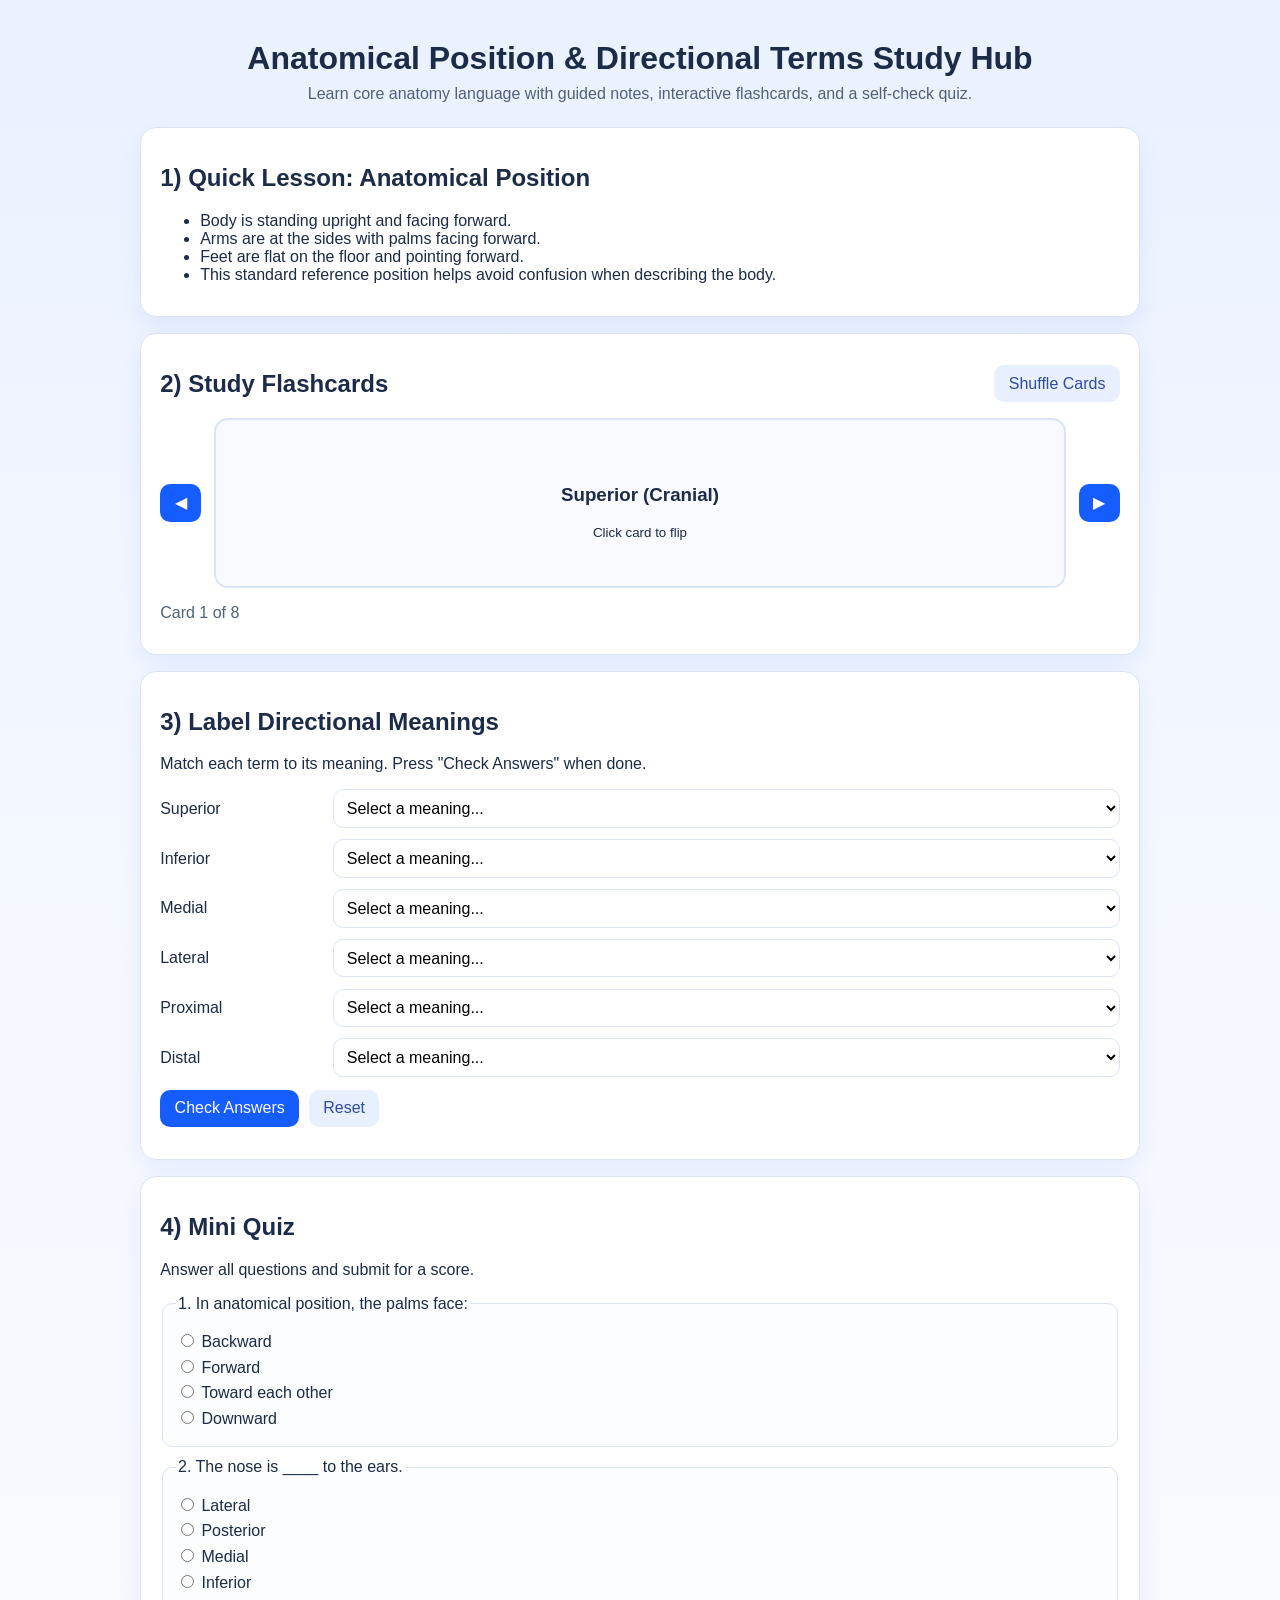
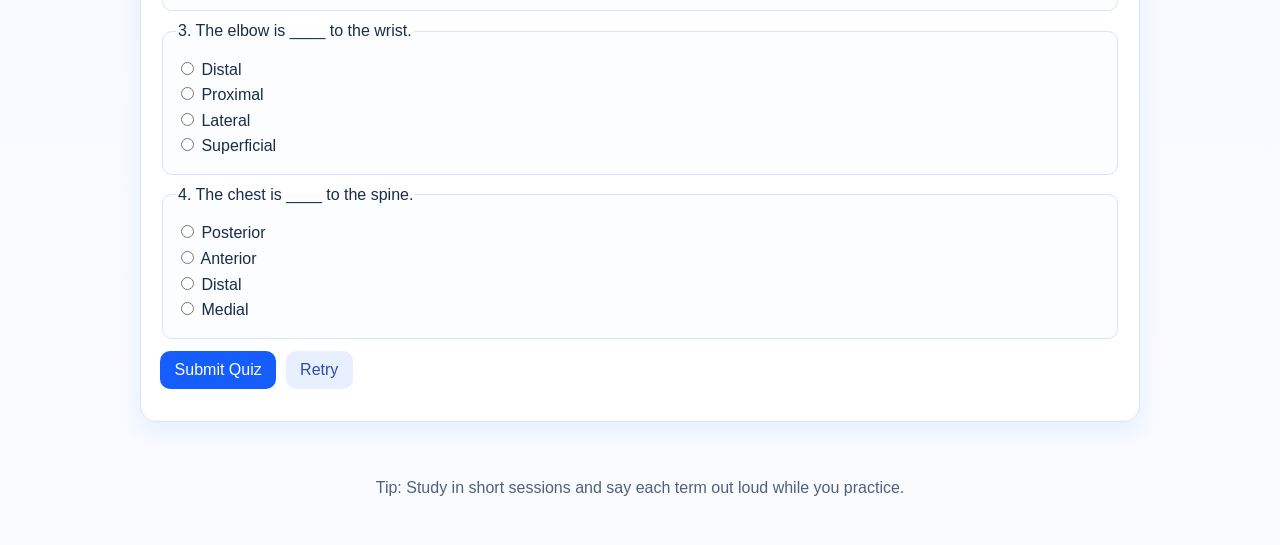
==== index.html @ 8ee2cf0c "Build interactive anatomical study platform" ====
<!DOCTYPE html>
<html lang="en">
  <head>
    <meta charset="UTF-8" />
    <meta name="viewport" content="width=device-width, initial-scale=1.0" />
    <title>Anatomical Position & Directional Terms Study Hub</title>
    <link rel="stylesheet" href="styles.css" />
  </head>
  <body>
    <header class="hero">
      <h1>Anatomical Position & Directional Terms Study Hub</h1>
      <p>
        Learn core anatomy language with guided notes, interactive flashcards,
        and a self-check quiz.
      </p>
    </header>

    <main>
      <section class="panel">
        <h2>1) Quick Lesson: Anatomical Position</h2>
        <ul>
          <li>Body is standing upright and facing forward.</li>
          <li>Arms are at the sides with palms facing forward.</li>
          <li>Feet are flat on the floor and pointing forward.</li>
          <li>
            This standard reference position helps avoid confusion when
            describing the body.
          </li>
        </ul>
      </section>

      <section class="panel">
        <div class="section-head">
          <h2>2) Study Flashcards</h2>
          <button id="shuffleBtn" class="secondary">Shuffle Cards</button>
        </div>
        <div class="flashcard-area">
          <button id="prevCard" aria-label="Previous card">◀</button>
          <article id="flashcard" class="flashcard" tabindex="0" role="button" aria-live="polite">
            <h3 id="cardFront">Term</h3>
            <p id="cardBack" class="hidden"></p>
            <small>Click card to flip</small>
          </article>
          <button id="nextCard" aria-label="Next card">▶</button>
        </div>
        <p id="cardIndex" class="muted"></p>
      </section>

      <section class="panel">
        <h2>3) Label Directional Meanings</h2>
        <p>Match each term to its meaning. Press "Check Answers" when done.</p>
        <div id="matchingGrid" class="matching-grid"></div>
        <div class="matching-actions">
          <button id="checkMatching">Check Answers</button>
          <button id="resetMatching" class="secondary">Reset</button>
        </div>
        <p id="matchingFeedback" class="muted"></p>
      </section>

      <section class="panel">
        <h2>4) Mini Quiz</h2>
        <p>Answer all questions and submit for a score.</p>
        <form id="quizForm"></form>
        <div class="quiz-actions">
          <button id="submitQuiz" type="button">Submit Quiz</button>
          <button id="retryQuiz" type="button" class="secondary">Retry</button>
        </div>
        <p id="quizResult" class="muted"></p>
      </section>
    </main>

    <footer>
      <p>Tip: Study in short sessions and say each term out loud while you practice.</p>
    </footer>

    <script src="script.js"></script>
  </body>
</html>
---- styles.css ----
:root {
  --bg: #f4f8ff;
  --card: #ffffff;
  --primary: #165dff;
  --primary-dark: #0b43c9;
  --text: #1b2b48;
  --muted: #51607a;
  --success: #0c9b55;
  --error: #c43030;
  --border: #dbe4f5;
}

* {
  box-sizing: border-box;
}

body {
  margin: 0;
  font-family: Inter, Segoe UI, Roboto, sans-serif;
  background: linear-gradient(180deg, #eaf1ff 0%, var(--bg) 40%, #f9fbff 100%);
  color: var(--text);
}

.hero {
  text-align: center;
  padding: 2.5rem 1rem 1.5rem;
}

.hero h1 {
  margin: 0 0 0.5rem;
}

.hero p {
  margin: 0 auto;
  max-width: 700px;
  color: var(--muted);
}

main {
  width: min(1000px, 92vw);
  margin: 0 auto 2rem;
  display: grid;
  gap: 1rem;
}

.panel {
  background: var(--card);
  border: 1px solid var(--border);
  border-radius: 16px;
  padding: 1rem 1.2rem;
  box-shadow: 0 10px 24px rgba(22, 93, 255, 0.08);
}

.section-head {
  display: flex;
  justify-content: space-between;
  align-items: center;
  gap: 0.75rem;
}

.flashcard-area {
  display: grid;
  grid-template-columns: auto 1fr auto;
  align-items: center;
  gap: 0.8rem;
}

.flashcard {
  background: #f8faff;
  border: 2px solid var(--border);
  border-radius: 14px;
  padding: 1.1rem;
  min-height: 170px;
  display: grid;
  place-content: center;
  text-align: center;
  cursor: pointer;
}

.flashcard:focus {
  outline: 3px solid #84a8ff;
}

.matching-grid {
  display: grid;
  gap: 0.7rem;
}

.matching-row {
  display: grid;
  grid-template-columns: 160px 1fr;
  gap: 0.8rem;
  align-items: center;
}

select,
button {
  font: inherit;
}

select {
  width: 100%;
  border-radius: 10px;
  border: 1px solid var(--border);
  padding: 0.55rem;
  background: #fff;
}

button {
  border: none;
  background: var(--primary);
  color: #fff;
  border-radius: 10px;
  padding: 0.6rem 0.9rem;
  cursor: pointer;
}

button:hover {
  background: var(--primary-dark);
}

button.secondary {
  background: #e8efff;
  color: #2d4ca2;
}

.quiz-question {
  padding: 0.8rem;
  border: 1px solid var(--border);
  border-radius: 10px;
  margin-bottom: 0.7rem;
  background: #fbfdff;
}

.quiz-options label {
  display: block;
  margin: 0.35rem 0;
}

.matching-actions,
.quiz-actions {
  display: flex;
  gap: 0.6rem;
  margin-top: 0.8rem;
}

.muted {
  color: var(--muted);
}

.correct {
  color: var(--success);
  font-weight: 600;
}

.incorrect {
  color: var(--error);
  font-weight: 600;
}

.hidden {
  display: none;
}

footer {
  text-align: center;
  color: var(--muted);
  padding: 0.6rem 1rem 2rem;
}

@media (max-width: 680px) {
  .matching-row {
    grid-template-columns: 1fr;
  }

  .flashcard-area {
    grid-template-columns: 1fr;
  }
}
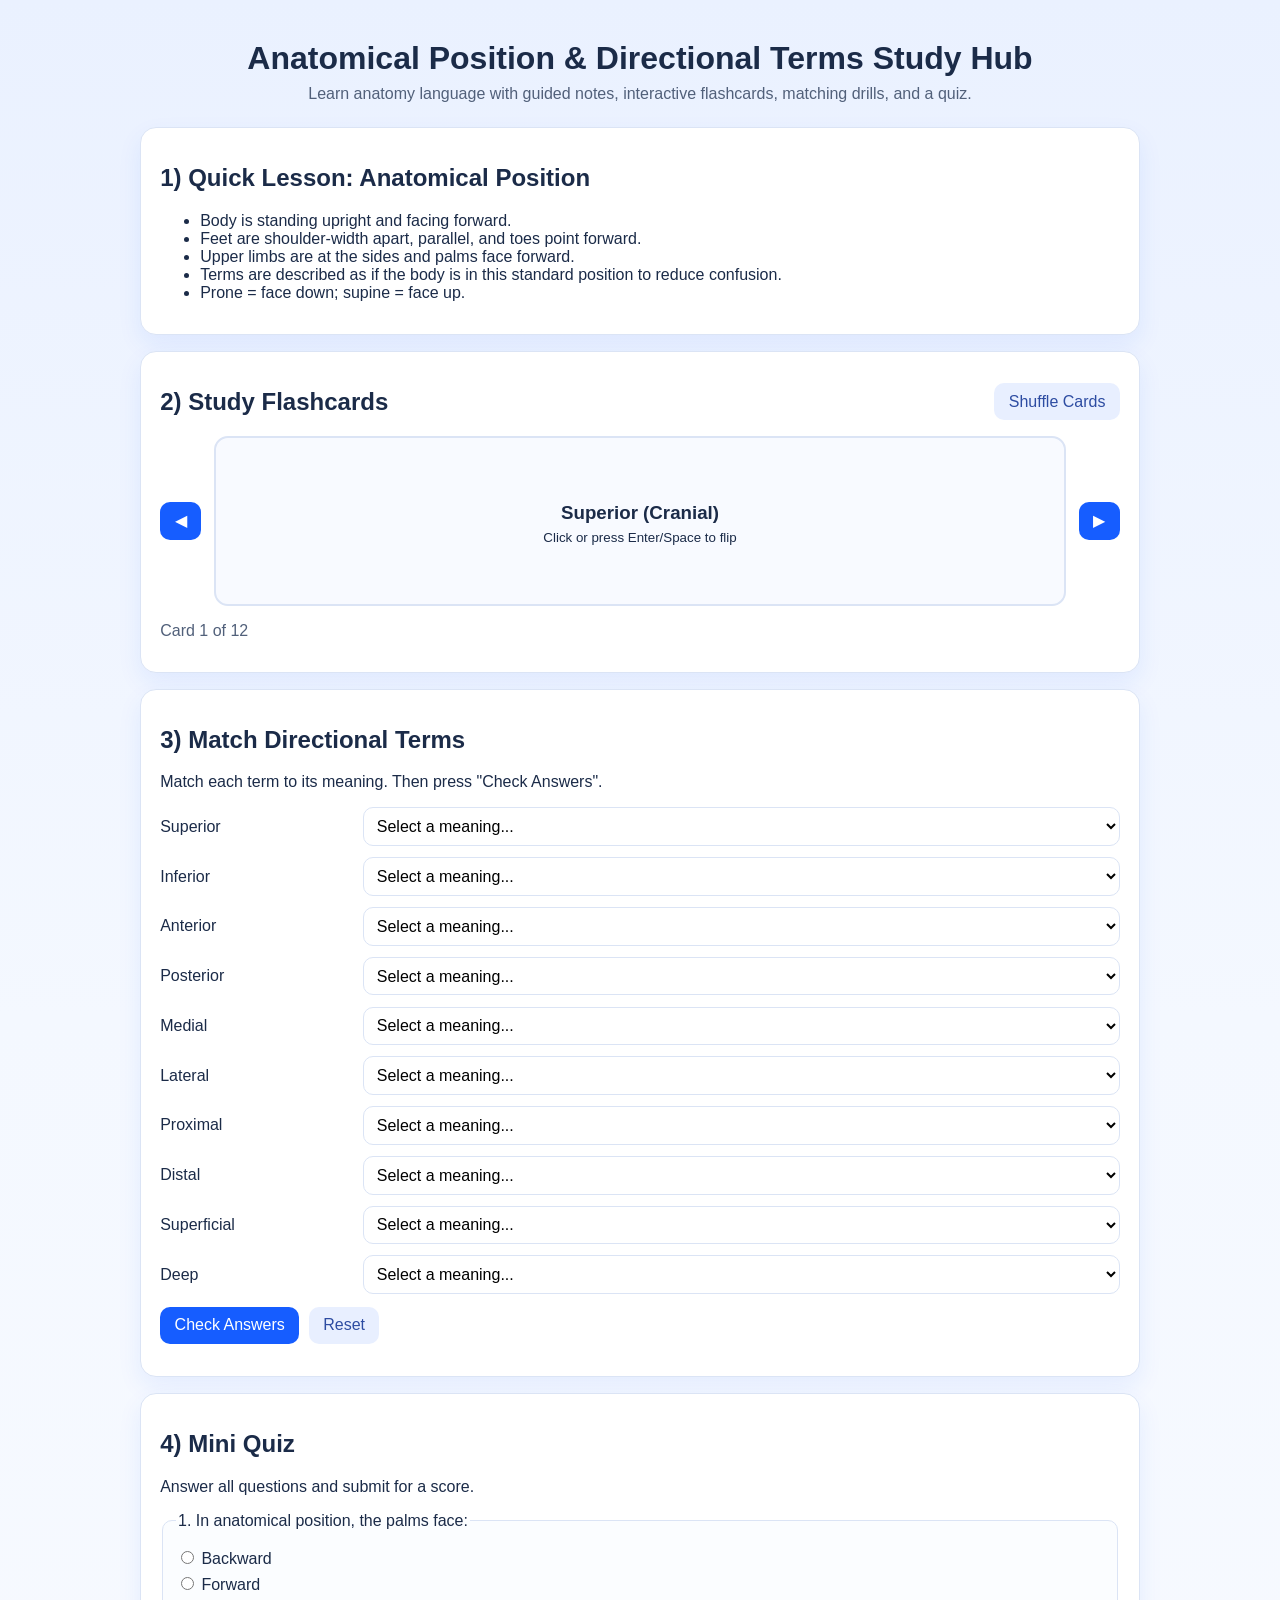
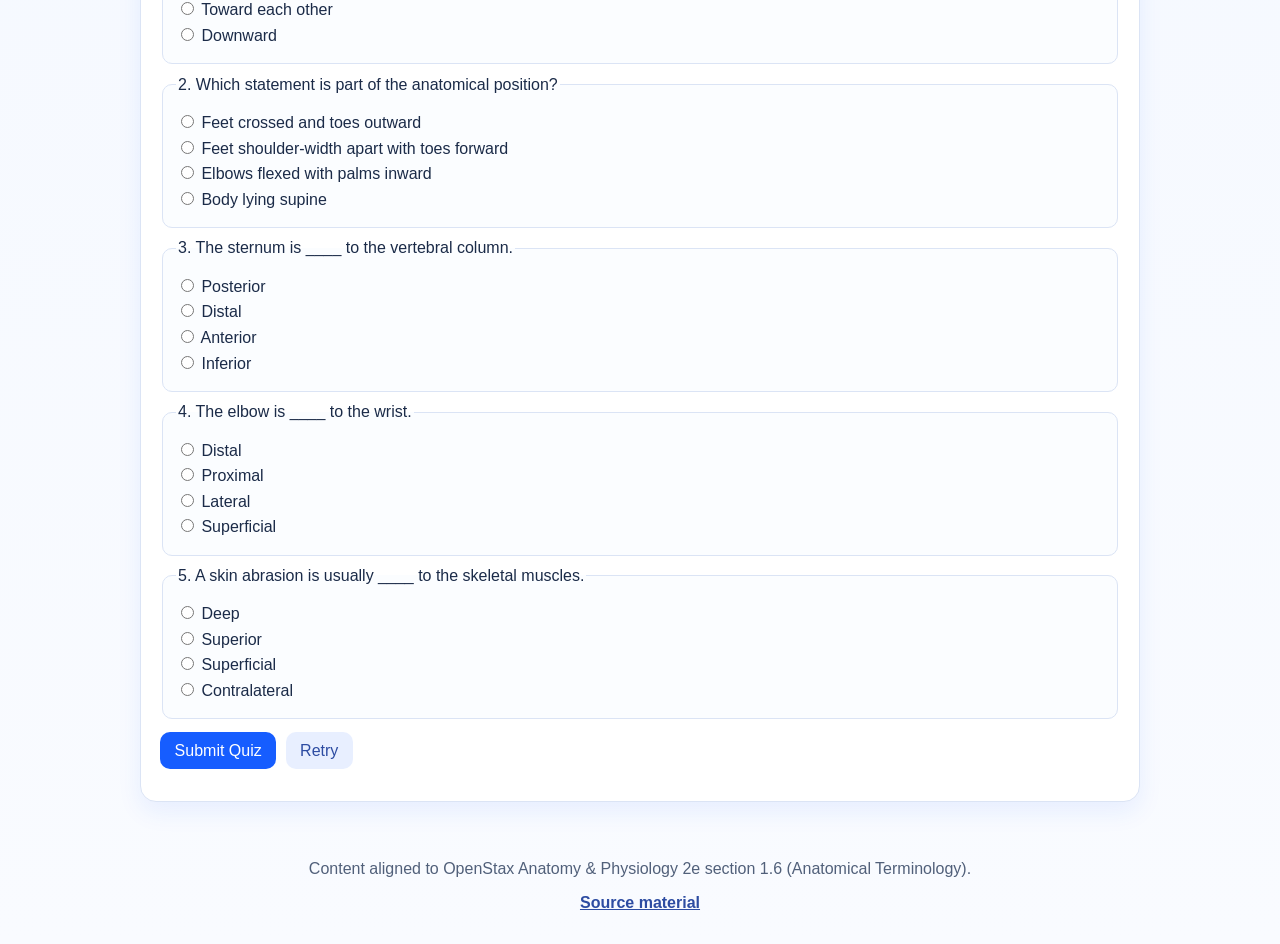
==== commit af4ab60f: "Debug anatomy platform and align terminology with OpenStax" ====
--- a/index.html
+++ b/index.html
@@ -10,8 +10,8 @@
     <header class="hero">
       <h1>Anatomical Position & Directional Terms Study Hub</h1>
       <p>
-        Learn core anatomy language with guided notes, interactive flashcards,
-        and a self-check quiz.
+        Learn anatomy language with guided notes, interactive flashcards,
+        matching drills, and a quiz.
       </p>
     </header>
 
@@ -20,12 +20,13 @@
         <h2>1) Quick Lesson: Anatomical Position</h2>
         <ul>
           <li>Body is standing upright and facing forward.</li>
-          <li>Arms are at the sides with palms facing forward.</li>
-          <li>Feet are flat on the floor and pointing forward.</li>
+          <li>Feet are shoulder-width apart, parallel, and toes point forward.</li>
+          <li>Upper limbs are at the sides and palms face forward.</li>
           <li>
-            This standard reference position helps avoid confusion when
-            describing the body.
+            Terms are described as if the body is in this standard position to
+            reduce confusion.
           </li>
+          <li>Prone = face down; supine = face up.</li>
         </ul>
       </section>
 
@@ -36,10 +37,16 @@
         </div>
         <div class="flashcard-area">
           <button id="prevCard" aria-label="Previous card">◀</button>
-          <article id="flashcard" class="flashcard" tabindex="0" role="button" aria-live="polite">
+          <article
+            id="flashcard"
+            class="flashcard"
+            tabindex="0"
+            role="button"
+            aria-live="polite"
+          >
             <h3 id="cardFront">Term</h3>
             <p id="cardBack" class="hidden"></p>
-            <small>Click card to flip</small>
+            <small id="cardHint">Click or press Enter/Space to flip</small>
           </article>
           <button id="nextCard" aria-label="Next card">▶</button>
         </div>
@@ -47,8 +54,8 @@
       </section>
 
       <section class="panel">
-        <h2>3) Label Directional Meanings</h2>
-        <p>Match each term to its meaning. Press "Check Answers" when done.</p>
+        <h2>3) Match Directional Terms</h2>
+        <p>Match each term to its meaning. Then press "Check Answers".</p>
         <div id="matchingGrid" class="matching-grid"></div>
         <div class="matching-actions">
           <button id="checkMatching">Check Answers</button>
@@ -70,7 +77,11 @@
     </main>
 
     <footer>
-      <p>Tip: Study in short sessions and say each term out loud while you practice.</p>
+      <p>
+        Content aligned to OpenStax Anatomy & Physiology 2e section 1.6
+        (Anatomical Terminology).
+      </p>
+      <a href="https://openstax.org/books/anatomy-and-physiology-2e/pages/1-6-anatomical-terminology" target="_blank" rel="noreferrer noopener">Source material</a>
     </footer>
 
     <script src="script.js"></script>
--- a/styles.css
+++ b/styles.css
@@ -81,6 +81,11 @@
   outline: 3px solid #84a8ff;
 }
 
+.flashcard h3,
+.flashcard p {
+  margin: 0.35rem 0;
+}
+
 .matching-grid {
   display: grid;
   gap: 0.7rem;
@@ -88,7 +93,7 @@
 
 .matching-row {
   display: grid;
-  grid-template-columns: 160px 1fr;
+  grid-template-columns: 190px 1fr;
   gap: 0.8rem;
   align-items: center;
 }
@@ -168,6 +173,11 @@
   padding: 0.6rem 1rem 2rem;
 }
 
+footer a {
+  color: #2d4ca2;
+  font-weight: 600;
+}
+
 @media (max-width: 680px) {
   .matching-row {
     grid-template-columns: 1fr;
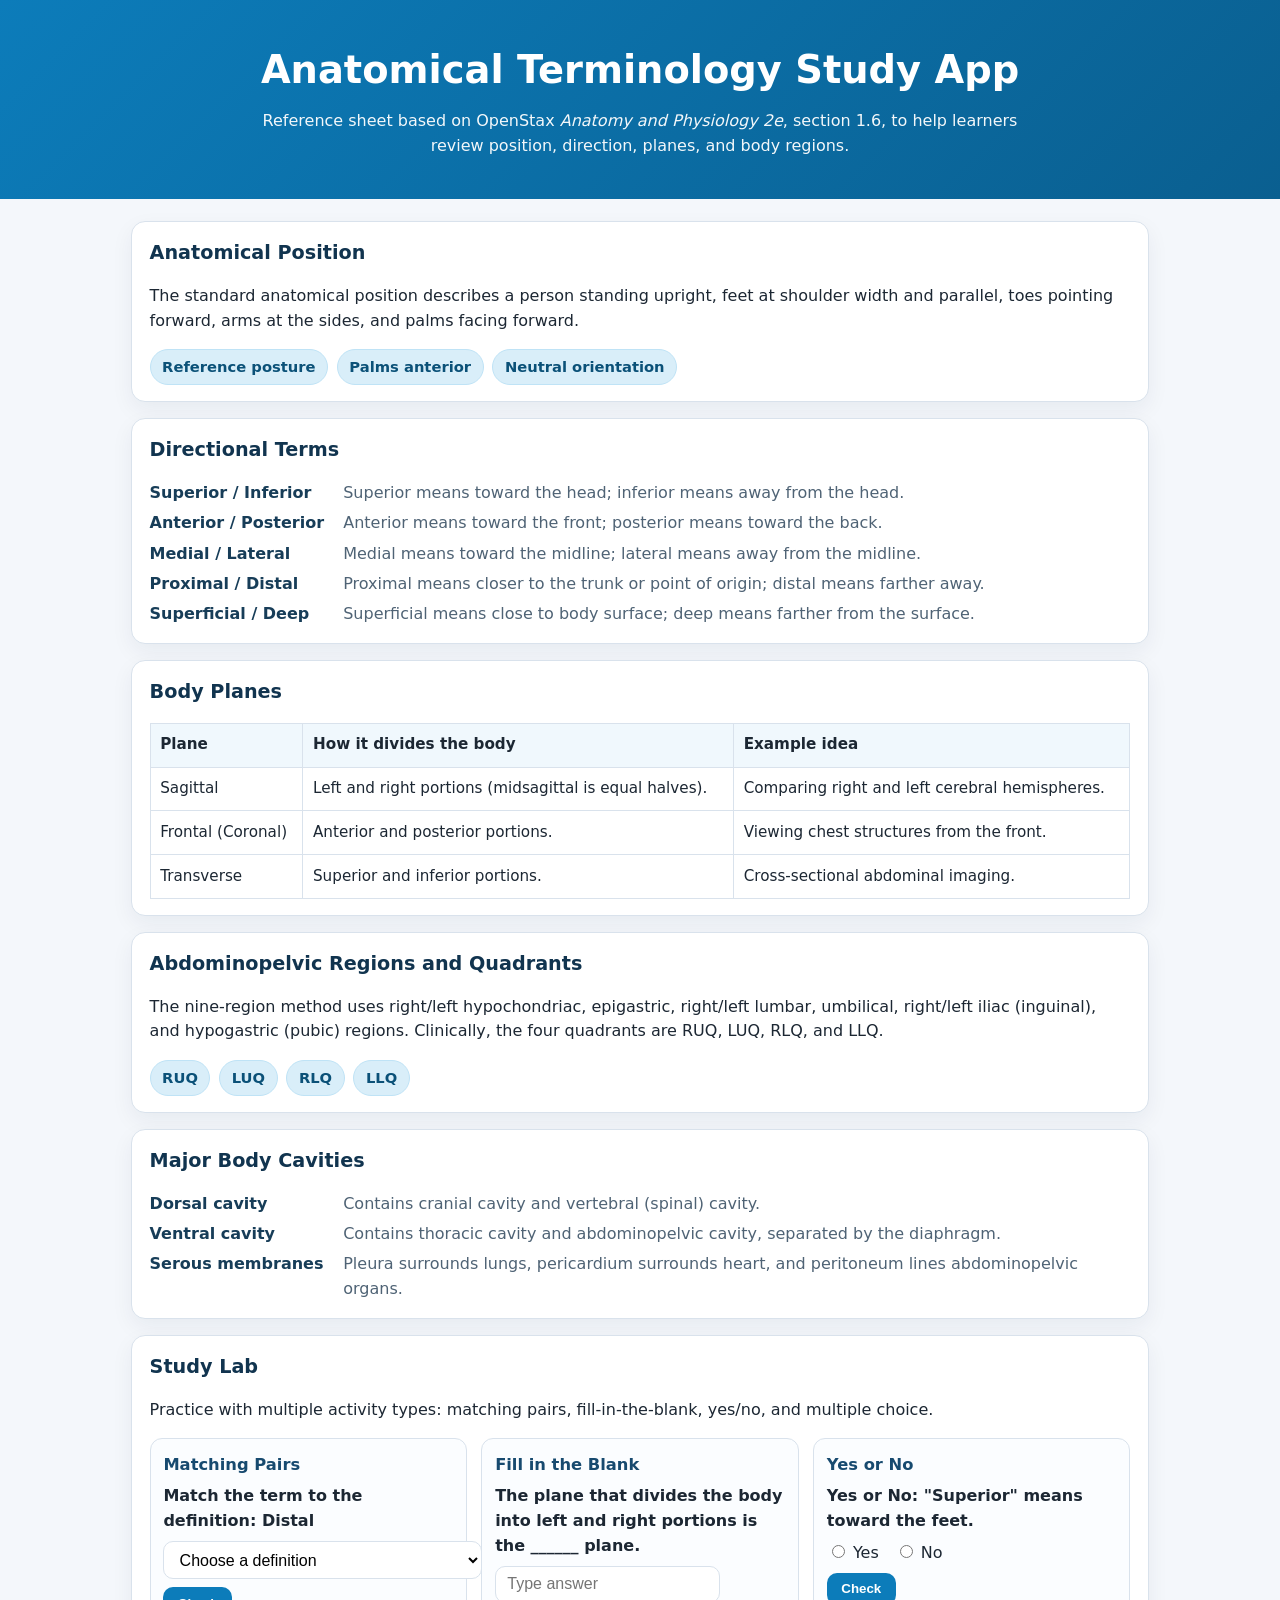
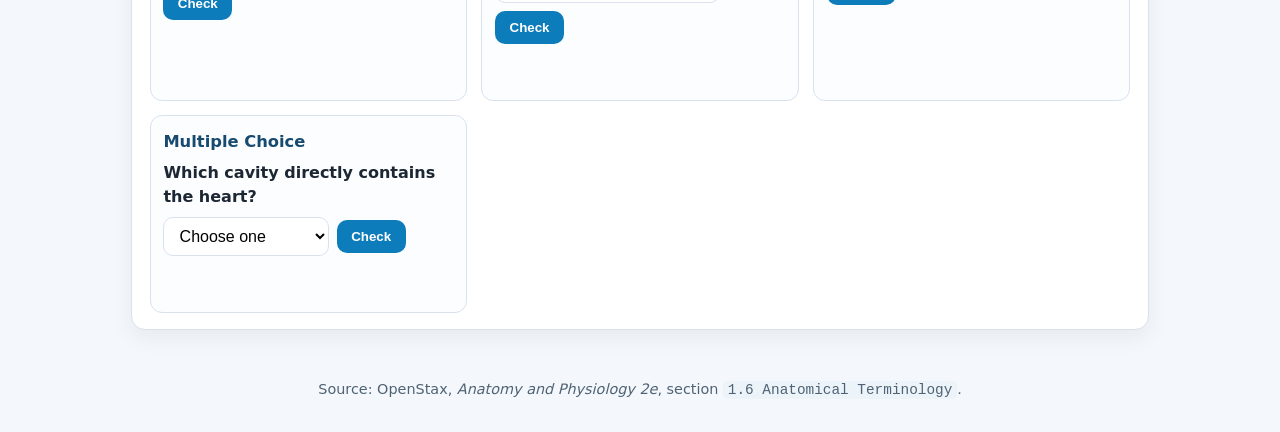
==== commit 9cd4cc9a: "Add multi-format study activities to anatomy app" ====
--- a/index.html
+++ b/index.html
@@ -1,89 +1,407 @@
-<!DOCTYPE html>
+<!doctype html>
 <html lang="en">
-  <head>
-    <meta charset="UTF-8" />
-    <meta name="viewport" content="width=device-width, initial-scale=1.0" />
-    <title>Anatomical Position & Directional Terms Study Hub</title>
-    <link rel="stylesheet" href="styles.css" />
-  </head>
-  <body>
-    <header class="hero">
-      <h1>Anatomical Position & Directional Terms Study Hub</h1>
-      <p>
-        Learn anatomy language with guided notes, interactive flashcards,
-        matching drills, and a quiz.
-      </p>
-    </header>
-
-    <main>
-      <section class="panel">
-        <h2>1) Quick Lesson: Anatomical Position</h2>
-        <ul>
-          <li>Body is standing upright and facing forward.</li>
-          <li>Feet are shoulder-width apart, parallel, and toes point forward.</li>
-          <li>Upper limbs are at the sides and palms face forward.</li>
-          <li>
-            Terms are described as if the body is in this standard position to
-            reduce confusion.
-          </li>
-          <li>Prone = face down; supine = face up.</li>
-        </ul>
-      </section>
-
-      <section class="panel">
-        <div class="section-head">
-          <h2>2) Study Flashcards</h2>
-          <button id="shuffleBtn" class="secondary">Shuffle Cards</button>
-        </div>
-        <div class="flashcard-area">
-          <button id="prevCard" aria-label="Previous card">◀</button>
-          <article
-            id="flashcard"
-            class="flashcard"
-            tabindex="0"
-            role="button"
-            aria-live="polite"
-          >
-            <h3 id="cardFront">Term</h3>
-            <p id="cardBack" class="hidden"></p>
-            <small id="cardHint">Click or press Enter/Space to flip</small>
-          </article>
-          <button id="nextCard" aria-label="Next card">▶</button>
-        </div>
-        <p id="cardIndex" class="muted"></p>
-      </section>
-
-      <section class="panel">
-        <h2>3) Match Directional Terms</h2>
-        <p>Match each term to its meaning. Then press "Check Answers".</p>
-        <div id="matchingGrid" class="matching-grid"></div>
-        <div class="matching-actions">
-          <button id="checkMatching">Check Answers</button>
-          <button id="resetMatching" class="secondary">Reset</button>
-        </div>
-        <p id="matchingFeedback" class="muted"></p>
-      </section>
-
-      <section class="panel">
-        <h2>4) Mini Quiz</h2>
-        <p>Answer all questions and submit for a score.</p>
-        <form id="quizForm"></form>
-        <div class="quiz-actions">
-          <button id="submitQuiz" type="button">Submit Quiz</button>
-          <button id="retryQuiz" type="button" class="secondary">Retry</button>
-        </div>
-        <p id="quizResult" class="muted"></p>
-      </section>
-    </main>
-
-    <footer>
-      <p>
-        Content aligned to OpenStax Anatomy & Physiology 2e section 1.6
-        (Anatomical Terminology).
-      </p>
-      <a href="https://openstax.org/books/anatomy-and-physiology-2e/pages/1-6-anatomical-terminology" target="_blank" rel="noreferrer noopener">Source material</a>
-    </footer>
-
-    <script src="script.js"></script>
-  </body>
+<head>
+  <meta charset="UTF-8" />
+  <meta name="viewport" content="width=device-width, initial-scale=1.0" />
+  <title>Anatomical Terminology Study App</title>
+  <style>
+    :root {
+      color-scheme: light;
+      --bg: #f4f7fb;
+      --card: #ffffff;
+      --ink: #1c2733;
+      --muted: #4f6375;
+      --accent: #0c7cba;
+      --accent-soft: #d9eef9;
+      --border: #d9e2ec;
+      --ok: #0f7f49;
+      --warn: #a35c00;
+      --bad: #9f1f1f;
+    }
+
+    * { box-sizing: border-box; }
+
+    body {
+      margin: 0;
+      font-family: Inter, system-ui, -apple-system, Segoe UI, Roboto, Arial, sans-serif;
+      background: var(--bg);
+      color: var(--ink);
+      line-height: 1.55;
+    }
+
+    header {
+      background: linear-gradient(135deg, #0c7cba, #0a5f90);
+      color: white;
+      padding: 2.5rem 1rem;
+      text-align: center;
+    }
+
+    header h1 { margin: 0; font-size: clamp(1.6rem, 3vw, 2.4rem); }
+    header p { margin: .6rem auto 0; max-width: 800px; opacity: 0.95; }
+
+    main {
+      max-width: 1050px;
+      margin: 1.4rem auto 3rem;
+      padding: 0 1rem;
+      display: grid;
+      gap: 1rem;
+    }
+
+    .card {
+      background: var(--card);
+      border: 1px solid var(--border);
+      border-radius: 14px;
+      padding: 1rem 1.1rem;
+      box-shadow: 0 8px 22px rgba(13, 40, 64, 0.06);
+    }
+
+    h2 {
+      margin-top: 0;
+      font-size: 1.2rem;
+      color: #11344f;
+    }
+
+    .chips {
+      display: flex;
+      flex-wrap: wrap;
+      gap: .55rem;
+      padding: 0;
+      margin: .75rem 0 0;
+      list-style: none;
+    }
+
+    .chips li {
+      background: var(--accent-soft);
+      border: 1px solid #bfe3f6;
+      border-radius: 999px;
+      padding: .34rem .72rem;
+      font-weight: 600;
+      font-size: .92rem;
+      color: #0b5178;
+    }
+
+    dl {
+      margin: .65rem 0 0;
+      display: grid;
+      grid-template-columns: 180px 1fr;
+      gap: .35rem .85rem;
+    }
+
+    dt { font-weight: 700; color: #173d58; }
+    dd { margin: 0; color: var(--muted); }
+
+    @media (max-width: 680px) {
+      dl { grid-template-columns: 1fr; }
+    }
+
+    .table-wrap { overflow-x: auto; }
+
+    table {
+      width: 100%;
+      border-collapse: collapse;
+      font-size: .95rem;
+    }
+
+    th, td {
+      border: 1px solid var(--border);
+      padding: .6rem;
+      text-align: left;
+      vertical-align: top;
+    }
+
+    th { background: #f0f8fd; }
+
+    input, select {
+      border: 1px solid var(--border);
+      border-radius: 10px;
+      padding: .55rem .7rem;
+      font-size: 1rem;
+      background: #fff;
+    }
+
+    button {
+      background: var(--accent);
+      color: white;
+      border: none;
+      border-radius: 10px;
+      padding: .55rem .9rem;
+      font-weight: 700;
+      cursor: pointer;
+    }
+
+    .study-grid {
+      display: grid;
+      grid-template-columns: repeat(auto-fit, minmax(260px, 1fr));
+      gap: .9rem;
+    }
+
+    .study-activity {
+      border: 1px solid var(--border);
+      border-radius: 12px;
+      padding: .8rem;
+      background: #fbfdff;
+    }
+
+    .study-activity h3 {
+      margin: 0 0 .4rem;
+      font-size: 1.02rem;
+      color: #174a6f;
+    }
+
+    .prompt { margin: .35rem 0; font-weight: 600; }
+
+    .row {
+      display: flex;
+      gap: .5rem;
+      align-items: center;
+      flex-wrap: wrap;
+      margin-top: .45rem;
+    }
+
+    .feedback {
+      margin-top: .5rem;
+      font-weight: 700;
+      min-height: 1.2rem;
+    }
+
+    .ok { color: var(--ok); }
+    .warn { color: var(--warn); }
+    .bad { color: var(--bad); }
+
+    .inline-options {
+      display: flex;
+      gap: 1rem;
+      margin-top: .45rem;
+      flex-wrap: wrap;
+    }
+
+    footer {
+      text-align: center;
+      color: var(--muted);
+      font-size: .9rem;
+      margin: 0 1rem 2rem;
+    }
+
+    code { background: #ecf3f9; padding: .05rem .3rem; border-radius: 5px; }
+  </style>
+</head>
+<body>
+  <header>
+    <h1>Anatomical Terminology Study App</h1>
+    <p>Reference sheet based on OpenStax <em>Anatomy and Physiology 2e</em>, section 1.6, to help learners review position, direction, planes, and body regions.</p>
+  </header>
+
+  <main>
+    <section class="card">
+      <h2>Anatomical Position</h2>
+      <p>The standard anatomical position describes a person standing upright, feet at shoulder width and parallel, toes pointing forward, arms at the sides, and palms facing forward.</p>
+      <ul class="chips">
+        <li>Reference posture</li>
+        <li>Palms anterior</li>
+        <li>Neutral orientation</li>
+      </ul>
+    </section>
+
+    <section class="card">
+      <h2>Directional Terms</h2>
+      <dl>
+        <dt>Superior / Inferior</dt>
+        <dd>Superior means toward the head; inferior means away from the head.</dd>
+
+        <dt>Anterior / Posterior</dt>
+        <dd>Anterior means toward the front; posterior means toward the back.</dd>
+
+        <dt>Medial / Lateral</dt>
+        <dd>Medial means toward the midline; lateral means away from the midline.</dd>
+
+        <dt>Proximal / Distal</dt>
+        <dd>Proximal means closer to the trunk or point of origin; distal means farther away.</dd>
+
+        <dt>Superficial / Deep</dt>
+        <dd>Superficial means close to body surface; deep means farther from the surface.</dd>
+      </dl>
+    </section>
+
+    <section class="card">
+      <h2>Body Planes</h2>
+      <div class="table-wrap">
+        <table aria-label="Body planes overview">
+          <thead>
+            <tr>
+              <th>Plane</th>
+              <th>How it divides the body</th>
+              <th>Example idea</th>
+            </tr>
+          </thead>
+          <tbody>
+            <tr>
+              <td>Sagittal</td>
+              <td>Left and right portions (midsagittal is equal halves).</td>
+              <td>Comparing right and left cerebral hemispheres.</td>
+            </tr>
+            <tr>
+              <td>Frontal (Coronal)</td>
+              <td>Anterior and posterior portions.</td>
+              <td>Viewing chest structures from the front.</td>
+            </tr>
+            <tr>
+              <td>Transverse</td>
+              <td>Superior and inferior portions.</td>
+              <td>Cross-sectional abdominal imaging.</td>
+            </tr>
+          </tbody>
+        </table>
+      </div>
+    </section>
+
+    <section class="card">
+      <h2>Abdominopelvic Regions and Quadrants</h2>
+      <p>The nine-region method uses right/left hypochondriac, epigastric, right/left lumbar, umbilical, right/left iliac (inguinal), and hypogastric (pubic) regions. Clinically, the four quadrants are RUQ, LUQ, RLQ, and LLQ.</p>
+      <ul class="chips">
+        <li>RUQ</li>
+        <li>LUQ</li>
+        <li>RLQ</li>
+        <li>LLQ</li>
+      </ul>
+    </section>
+
+    <section class="card">
+      <h2>Major Body Cavities</h2>
+      <dl>
+        <dt>Dorsal cavity</dt>
+        <dd>Contains cranial cavity and vertebral (spinal) cavity.</dd>
+
+        <dt>Ventral cavity</dt>
+        <dd>Contains thoracic cavity and abdominopelvic cavity, separated by the diaphragm.</dd>
+
+        <dt>Serous membranes</dt>
+        <dd>Pleura surrounds lungs, pericardium surrounds heart, and peritoneum lines abdominopelvic organs.</dd>
+      </dl>
+    </section>
+
+    <section class="card">
+      <h2>Study Lab</h2>
+      <p>Practice with multiple activity types: matching pairs, fill-in-the-blank, yes/no, and multiple choice.</p>
+
+      <div class="study-grid">
+        <article class="study-activity">
+          <h3>Matching Pairs</h3>
+          <p class="prompt">Match the term to the definition: <strong>Distal</strong></p>
+          <div class="row">
+            <select id="match-select" aria-label="Match distal definition">
+              <option value="">Choose a definition</option>
+              <option value="near">Closer to the trunk or point of origin</option>
+              <option value="farther">Farther from the trunk or point of origin</option>
+              <option value="front">Toward the front of the body</option>
+            </select>
+            <button id="match-check" type="button">Check</button>
+          </div>
+          <p id="match-feedback" class="feedback" role="status" aria-live="polite"></p>
+        </article>
+
+        <article class="study-activity">
+          <h3>Fill in the Blank</h3>
+          <p class="prompt">The plane that divides the body into left and right portions is the ______ plane.</p>
+          <div class="row">
+            <input id="blank-input" type="text" autocomplete="off" placeholder="Type answer" />
+            <button id="blank-check" type="button">Check</button>
+          </div>
+          <p id="blank-feedback" class="feedback" role="status" aria-live="polite"></p>
+        </article>
+
+        <article class="study-activity">
+          <h3>Yes or No</h3>
+          <p class="prompt">Yes or No: "Superior" means toward the feet.</p>
+          <div class="inline-options" aria-label="yes or no answers">
+            <label><input type="radio" name="yesno" value="yes" /> Yes</label>
+            <label><input type="radio" name="yesno" value="no" /> No</label>
+          </div>
+          <div class="row">
+            <button id="yesno-check" type="button">Check</button>
+          </div>
+          <p id="yesno-feedback" class="feedback" role="status" aria-live="polite"></p>
+        </article>
+
+        <article class="study-activity">
+          <h3>Multiple Choice</h3>
+          <p class="prompt">Which cavity directly contains the heart?</p>
+          <div class="row">
+            <select id="mcq-select" aria-label="heart cavity multiple choice">
+              <option value="">Choose one</option>
+              <option value="pleural">Pleural cavity</option>
+              <option value="pericardial">Pericardial cavity</option>
+              <option value="vertebral">Vertebral cavity</option>
+            </select>
+            <button id="mcq-check" type="button">Check</button>
+          </div>
+          <p id="mcq-feedback" class="feedback" role="status" aria-live="polite"></p>
+        </article>
+      </div>
+    </section>
+  </main>
+
+  <footer>
+    Source: OpenStax, <em>Anatomy and Physiology 2e</em>, section <code>1.6 Anatomical Terminology</code>.
+  </footer>
+
+  <script>
+    function setFeedback(el, message, tone) {
+      el.textContent = message;
+      el.classList.remove('ok', 'warn', 'bad');
+      el.classList.add(tone);
+    }
+
+    document.getElementById('match-check').addEventListener('click', () => {
+      const value = document.getElementById('match-select').value;
+      const feedback = document.getElementById('match-feedback');
+
+      if (!value) {
+        setFeedback(feedback, 'Pick a definition before checking.', 'warn');
+      } else if (value === 'farther') {
+        setFeedback(feedback, 'Correct: distal means farther from the trunk or origin.', 'ok');
+      } else {
+        setFeedback(feedback, 'Not quite. Distal means farther from the trunk or point of origin.', 'bad');
+      }
+    });
+
+    document.getElementById('blank-check').addEventListener('click', () => {
+      const response = document.getElementById('blank-input').value.trim().toLowerCase();
+      const feedback = document.getElementById('blank-feedback');
+
+      if (!response) {
+        setFeedback(feedback, 'Enter a term first.', 'warn');
+      } else if (response === 'sagittal' || response === 'midsagittal') {
+        setFeedback(feedback, 'Correct: sagittal (or midsagittal for equal halves).', 'ok');
+      } else {
+        setFeedback(feedback, 'Try again. The expected answer is sagittal.', 'bad');
+      }
+    });
+
+    document.getElementById('yesno-check').addEventListener('click', () => {
+      const selected = document.querySelector('input[name="yesno"]:checked');
+      const feedback = document.getElementById('yesno-feedback');
+
+      if (!selected) {
+        setFeedback(feedback, 'Please choose Yes or No.', 'warn');
+      } else if (selected.value === 'no') {
+        setFeedback(feedback, 'Correct: superior means toward the head, not the feet.', 'ok');
+      } else {
+        setFeedback(feedback, 'Incorrect. Superior means toward the head.', 'bad');
+      }
+    });
+
+    document.getElementById('mcq-check').addEventListener('click', () => {
+      const value = document.getElementById('mcq-select').value;
+      const feedback = document.getElementById('mcq-feedback');
+
+      if (!value) {
+        setFeedback(feedback, 'Select an answer first.', 'warn');
+      } else if (value === 'pericardial') {
+        setFeedback(feedback, 'Correct: the heart is enclosed by the pericardial cavity.', 'ok');
+      } else {
+        setFeedback(feedback, 'Not correct. The heart lies in the pericardial cavity.', 'bad');
+      }
+    });
+  </script>
+</body>
 </html>
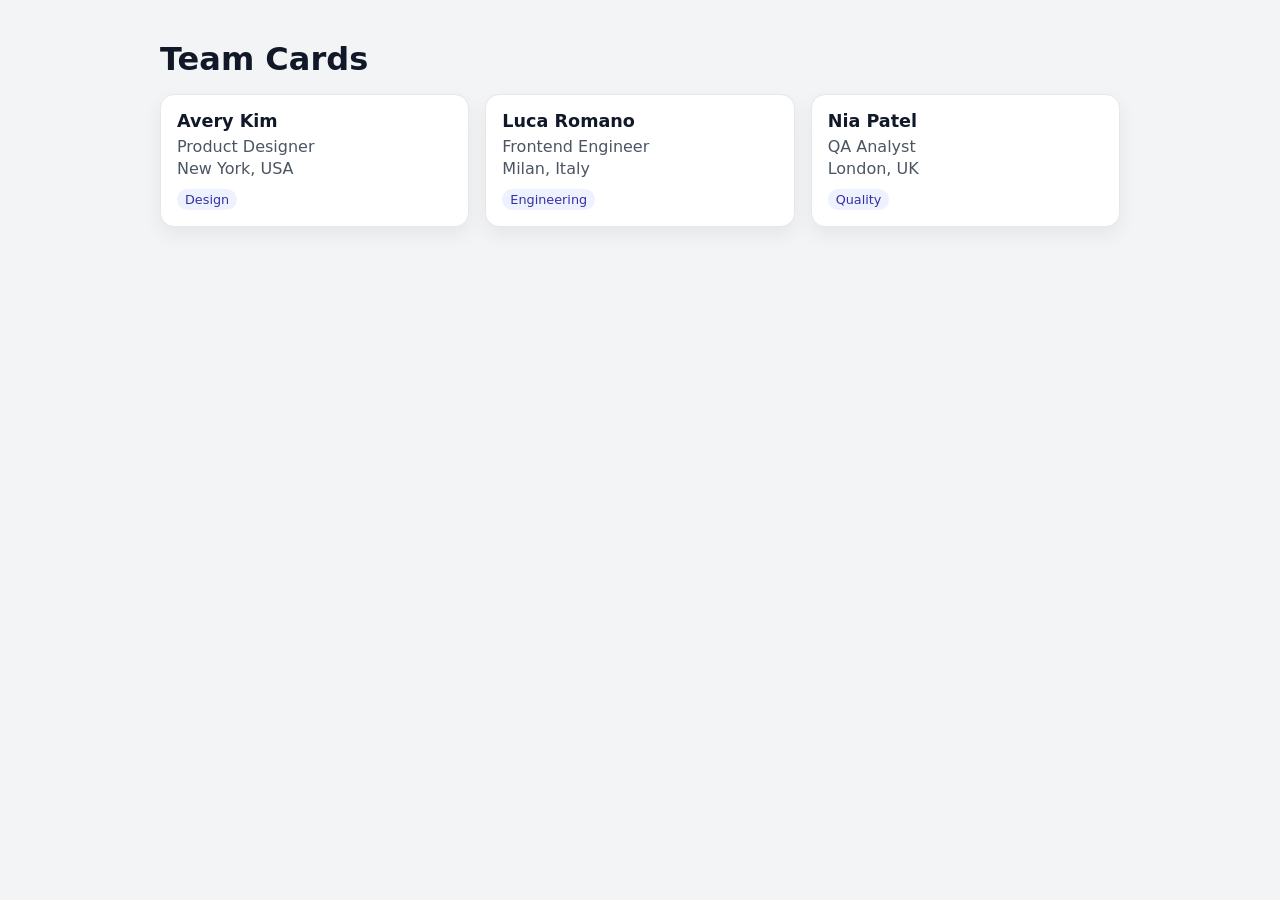
==== commit 3f793a36: "Render cards from variables instead of hardcoded markup" ====
--- a/index.html
+++ b/index.html
@@ -1,407 +1,16 @@
-<!doctype html>
+<!DOCTYPE html>
 <html lang="en">
 <head>
   <meta charset="UTF-8" />
   <meta name="viewport" content="width=device-width, initial-scale=1.0" />
-  <title>Anatomical Terminology Study App</title>
-  <style>
-    :root {
-      color-scheme: light;
-      --bg: #f4f7fb;
-      --card: #ffffff;
-      --ink: #1c2733;
-      --muted: #4f6375;
-      --accent: #0c7cba;
-      --accent-soft: #d9eef9;
-      --border: #d9e2ec;
-      --ok: #0f7f49;
-      --warn: #a35c00;
-      --bad: #9f1f1f;
-    }
-
-    * { box-sizing: border-box; }
-
-    body {
-      margin: 0;
-      font-family: Inter, system-ui, -apple-system, Segoe UI, Roboto, Arial, sans-serif;
-      background: var(--bg);
-      color: var(--ink);
-      line-height: 1.55;
-    }
-
-    header {
-      background: linear-gradient(135deg, #0c7cba, #0a5f90);
-      color: white;
-      padding: 2.5rem 1rem;
-      text-align: center;
-    }
-
-    header h1 { margin: 0; font-size: clamp(1.6rem, 3vw, 2.4rem); }
-    header p { margin: .6rem auto 0; max-width: 800px; opacity: 0.95; }
-
-    main {
-      max-width: 1050px;
-      margin: 1.4rem auto 3rem;
-      padding: 0 1rem;
-      display: grid;
-      gap: 1rem;
-    }
-
-    .card {
-      background: var(--card);
-      border: 1px solid var(--border);
-      border-radius: 14px;
-      padding: 1rem 1.1rem;
-      box-shadow: 0 8px 22px rgba(13, 40, 64, 0.06);
-    }
-
-    h2 {
-      margin-top: 0;
-      font-size: 1.2rem;
-      color: #11344f;
-    }
-
-    .chips {
-      display: flex;
-      flex-wrap: wrap;
-      gap: .55rem;
-      padding: 0;
-      margin: .75rem 0 0;
-      list-style: none;
-    }
-
-    .chips li {
-      background: var(--accent-soft);
-      border: 1px solid #bfe3f6;
-      border-radius: 999px;
-      padding: .34rem .72rem;
-      font-weight: 600;
-      font-size: .92rem;
-      color: #0b5178;
-    }
-
-    dl {
-      margin: .65rem 0 0;
-      display: grid;
-      grid-template-columns: 180px 1fr;
-      gap: .35rem .85rem;
-    }
-
-    dt { font-weight: 700; color: #173d58; }
-    dd { margin: 0; color: var(--muted); }
-
-    @media (max-width: 680px) {
-      dl { grid-template-columns: 1fr; }
-    }
-
-    .table-wrap { overflow-x: auto; }
-
-    table {
-      width: 100%;
-      border-collapse: collapse;
-      font-size: .95rem;
-    }
-
-    th, td {
-      border: 1px solid var(--border);
-      padding: .6rem;
-      text-align: left;
-      vertical-align: top;
-    }
-
-    th { background: #f0f8fd; }
-
-    input, select {
-      border: 1px solid var(--border);
-      border-radius: 10px;
-      padding: .55rem .7rem;
-      font-size: 1rem;
-      background: #fff;
-    }
-
-    button {
-      background: var(--accent);
-      color: white;
-      border: none;
-      border-radius: 10px;
-      padding: .55rem .9rem;
-      font-weight: 700;
-      cursor: pointer;
-    }
-
-    .study-grid {
-      display: grid;
-      grid-template-columns: repeat(auto-fit, minmax(260px, 1fr));
-      gap: .9rem;
-    }
-
-    .study-activity {
-      border: 1px solid var(--border);
-      border-radius: 12px;
-      padding: .8rem;
-      background: #fbfdff;
-    }
-
-    .study-activity h3 {
-      margin: 0 0 .4rem;
-      font-size: 1.02rem;
-      color: #174a6f;
-    }
-
-    .prompt { margin: .35rem 0; font-weight: 600; }
-
-    .row {
-      display: flex;
-      gap: .5rem;
-      align-items: center;
-      flex-wrap: wrap;
-      margin-top: .45rem;
-    }
-
-    .feedback {
-      margin-top: .5rem;
-      font-weight: 700;
-      min-height: 1.2rem;
-    }
-
-    .ok { color: var(--ok); }
-    .warn { color: var(--warn); }
-    .bad { color: var(--bad); }
-
-    .inline-options {
-      display: flex;
-      gap: 1rem;
-      margin-top: .45rem;
-      flex-wrap: wrap;
-    }
-
-    footer {
-      text-align: center;
-      color: var(--muted);
-      font-size: .9rem;
-      margin: 0 1rem 2rem;
-    }
-
-    code { background: #ecf3f9; padding: .05rem .3rem; border-radius: 5px; }
-  </style>
+  <title>Variable Driven Cards</title>
+  <link rel="stylesheet" href="styles.css" />
 </head>
 <body>
-  <header>
-    <h1>Anatomical Terminology Study App</h1>
-    <p>Reference sheet based on OpenStax <em>Anatomy and Physiology 2e</em>, section 1.6, to help learners review position, direction, planes, and body regions.</p>
-  </header>
-
-  <main>
-    <section class="card">
-      <h2>Anatomical Position</h2>
-      <p>The standard anatomical position describes a person standing upright, feet at shoulder width and parallel, toes pointing forward, arms at the sides, and palms facing forward.</p>
-      <ul class="chips">
-        <li>Reference posture</li>
-        <li>Palms anterior</li>
-        <li>Neutral orientation</li>
-      </ul>
-    </section>
-
-    <section class="card">
-      <h2>Directional Terms</h2>
-      <dl>
-        <dt>Superior / Inferior</dt>
-        <dd>Superior means toward the head; inferior means away from the head.</dd>
-
-        <dt>Anterior / Posterior</dt>
-        <dd>Anterior means toward the front; posterior means toward the back.</dd>
-
-        <dt>Medial / Lateral</dt>
-        <dd>Medial means toward the midline; lateral means away from the midline.</dd>
-
-        <dt>Proximal / Distal</dt>
-        <dd>Proximal means closer to the trunk or point of origin; distal means farther away.</dd>
-
-        <dt>Superficial / Deep</dt>
-        <dd>Superficial means close to body surface; deep means farther from the surface.</dd>
-      </dl>
-    </section>
-
-    <section class="card">
-      <h2>Body Planes</h2>
-      <div class="table-wrap">
-        <table aria-label="Body planes overview">
-          <thead>
-            <tr>
-              <th>Plane</th>
-              <th>How it divides the body</th>
-              <th>Example idea</th>
-            </tr>
-          </thead>
-          <tbody>
-            <tr>
-              <td>Sagittal</td>
-              <td>Left and right portions (midsagittal is equal halves).</td>
-              <td>Comparing right and left cerebral hemispheres.</td>
-            </tr>
-            <tr>
-              <td>Frontal (Coronal)</td>
-              <td>Anterior and posterior portions.</td>
-              <td>Viewing chest structures from the front.</td>
-            </tr>
-            <tr>
-              <td>Transverse</td>
-              <td>Superior and inferior portions.</td>
-              <td>Cross-sectional abdominal imaging.</td>
-            </tr>
-          </tbody>
-        </table>
-      </div>
-    </section>
-
-    <section class="card">
-      <h2>Abdominopelvic Regions and Quadrants</h2>
-      <p>The nine-region method uses right/left hypochondriac, epigastric, right/left lumbar, umbilical, right/left iliac (inguinal), and hypogastric (pubic) regions. Clinically, the four quadrants are RUQ, LUQ, RLQ, and LLQ.</p>
-      <ul class="chips">
-        <li>RUQ</li>
-        <li>LUQ</li>
-        <li>RLQ</li>
-        <li>LLQ</li>
-      </ul>
-    </section>
-
-    <section class="card">
-      <h2>Major Body Cavities</h2>
-      <dl>
-        <dt>Dorsal cavity</dt>
-        <dd>Contains cranial cavity and vertebral (spinal) cavity.</dd>
-
-        <dt>Ventral cavity</dt>
-        <dd>Contains thoracic cavity and abdominopelvic cavity, separated by the diaphragm.</dd>
-
-        <dt>Serous membranes</dt>
-        <dd>Pleura surrounds lungs, pericardium surrounds heart, and peritoneum lines abdominopelvic organs.</dd>
-      </dl>
-    </section>
-
-    <section class="card">
-      <h2>Study Lab</h2>
-      <p>Practice with multiple activity types: matching pairs, fill-in-the-blank, yes/no, and multiple choice.</p>
-
-      <div class="study-grid">
-        <article class="study-activity">
-          <h3>Matching Pairs</h3>
-          <p class="prompt">Match the term to the definition: <strong>Distal</strong></p>
-          <div class="row">
-            <select id="match-select" aria-label="Match distal definition">
-              <option value="">Choose a definition</option>
-              <option value="near">Closer to the trunk or point of origin</option>
-              <option value="farther">Farther from the trunk or point of origin</option>
-              <option value="front">Toward the front of the body</option>
-            </select>
-            <button id="match-check" type="button">Check</button>
-          </div>
-          <p id="match-feedback" class="feedback" role="status" aria-live="polite"></p>
-        </article>
-
-        <article class="study-activity">
-          <h3>Fill in the Blank</h3>
-          <p class="prompt">The plane that divides the body into left and right portions is the ______ plane.</p>
-          <div class="row">
-            <input id="blank-input" type="text" autocomplete="off" placeholder="Type answer" />
-            <button id="blank-check" type="button">Check</button>
-          </div>
-          <p id="blank-feedback" class="feedback" role="status" aria-live="polite"></p>
-        </article>
-
-        <article class="study-activity">
-          <h3>Yes or No</h3>
-          <p class="prompt">Yes or No: "Superior" means toward the feet.</p>
-          <div class="inline-options" aria-label="yes or no answers">
-            <label><input type="radio" name="yesno" value="yes" /> Yes</label>
-            <label><input type="radio" name="yesno" value="no" /> No</label>
-          </div>
-          <div class="row">
-            <button id="yesno-check" type="button">Check</button>
-          </div>
-          <p id="yesno-feedback" class="feedback" role="status" aria-live="polite"></p>
-        </article>
-
-        <article class="study-activity">
-          <h3>Multiple Choice</h3>
-          <p class="prompt">Which cavity directly contains the heart?</p>
-          <div class="row">
-            <select id="mcq-select" aria-label="heart cavity multiple choice">
-              <option value="">Choose one</option>
-              <option value="pleural">Pleural cavity</option>
-              <option value="pericardial">Pericardial cavity</option>
-              <option value="vertebral">Vertebral cavity</option>
-            </select>
-            <button id="mcq-check" type="button">Check</button>
-          </div>
-          <p id="mcq-feedback" class="feedback" role="status" aria-live="polite"></p>
-        </article>
-      </div>
-    </section>
+  <main class="container">
+    <h1>Team Cards</h1>
+    <section id="card-grid" class="card-grid" aria-live="polite"></section>
   </main>
-
-  <footer>
-    Source: OpenStax, <em>Anatomy and Physiology 2e</em>, section <code>1.6 Anatomical Terminology</code>.
-  </footer>
-
-  <script>
-    function setFeedback(el, message, tone) {
-      el.textContent = message;
-      el.classList.remove('ok', 'warn', 'bad');
-      el.classList.add(tone);
-    }
-
-    document.getElementById('match-check').addEventListener('click', () => {
-      const value = document.getElementById('match-select').value;
-      const feedback = document.getElementById('match-feedback');
-
-      if (!value) {
-        setFeedback(feedback, 'Pick a definition before checking.', 'warn');
-      } else if (value === 'farther') {
-        setFeedback(feedback, 'Correct: distal means farther from the trunk or origin.', 'ok');
-      } else {
-        setFeedback(feedback, 'Not quite. Distal means farther from the trunk or point of origin.', 'bad');
-      }
-    });
-
-    document.getElementById('blank-check').addEventListener('click', () => {
-      const response = document.getElementById('blank-input').value.trim().toLowerCase();
-      const feedback = document.getElementById('blank-feedback');
-
-      if (!response) {
-        setFeedback(feedback, 'Enter a term first.', 'warn');
-      } else if (response === 'sagittal' || response === 'midsagittal') {
-        setFeedback(feedback, 'Correct: sagittal (or midsagittal for equal halves).', 'ok');
-      } else {
-        setFeedback(feedback, 'Try again. The expected answer is sagittal.', 'bad');
-      }
-    });
-
-    document.getElementById('yesno-check').addEventListener('click', () => {
-      const selected = document.querySelector('input[name="yesno"]:checked');
-      const feedback = document.getElementById('yesno-feedback');
-
-      if (!selected) {
-        setFeedback(feedback, 'Please choose Yes or No.', 'warn');
-      } else if (selected.value === 'no') {
-        setFeedback(feedback, 'Correct: superior means toward the head, not the feet.', 'ok');
-      } else {
-        setFeedback(feedback, 'Incorrect. Superior means toward the head.', 'bad');
-      }
-    });
-
-    document.getElementById('mcq-check').addEventListener('click', () => {
-      const value = document.getElementById('mcq-select').value;
-      const feedback = document.getElementById('mcq-feedback');
-
-      if (!value) {
-        setFeedback(feedback, 'Select an answer first.', 'warn');
-      } else if (value === 'pericardial') {
-        setFeedback(feedback, 'Correct: the heart is enclosed by the pericardial cavity.', 'ok');
-      } else {
-        setFeedback(feedback, 'Not correct. The heart lies in the pericardial cavity.', 'bad');
-      }
-    });
-  </script>
+  <script src="script.js"></script>
 </body>
 </html>
--- a/styles.css
+++ b/styles.css
@@ -0,0 +1,54 @@
+:root {
+  color-scheme: light;
+  font-family: Inter, system-ui, -apple-system, Segoe UI, Roboto, Arial, sans-serif;
+}
+
+body {
+  margin: 0;
+  background: #f3f4f6;
+  color: #111827;
+}
+
+.container {
+  max-width: 960px;
+  margin: 2.5rem auto;
+  padding: 0 1rem;
+}
+
+h1 {
+  margin-bottom: 1rem;
+}
+
+.card-grid {
+  display: grid;
+  gap: 1rem;
+  grid-template-columns: repeat(auto-fit, minmax(220px, 1fr));
+}
+
+.card {
+  background: #ffffff;
+  border: 1px solid #e5e7eb;
+  border-radius: 14px;
+  padding: 1rem;
+  box-shadow: 0 8px 20px rgba(0, 0, 0, 0.06);
+}
+
+.card h2 {
+  margin: 0 0 0.35rem;
+  font-size: 1.1rem;
+}
+
+.card p {
+  margin: 0.2rem 0;
+  color: #4b5563;
+}
+
+.card .tag {
+  display: inline-block;
+  margin-top: 0.5rem;
+  padding: 0.2rem 0.5rem;
+  border-radius: 999px;
+  background: #eef2ff;
+  color: #3730a3;
+  font-size: 0.8rem;
+}
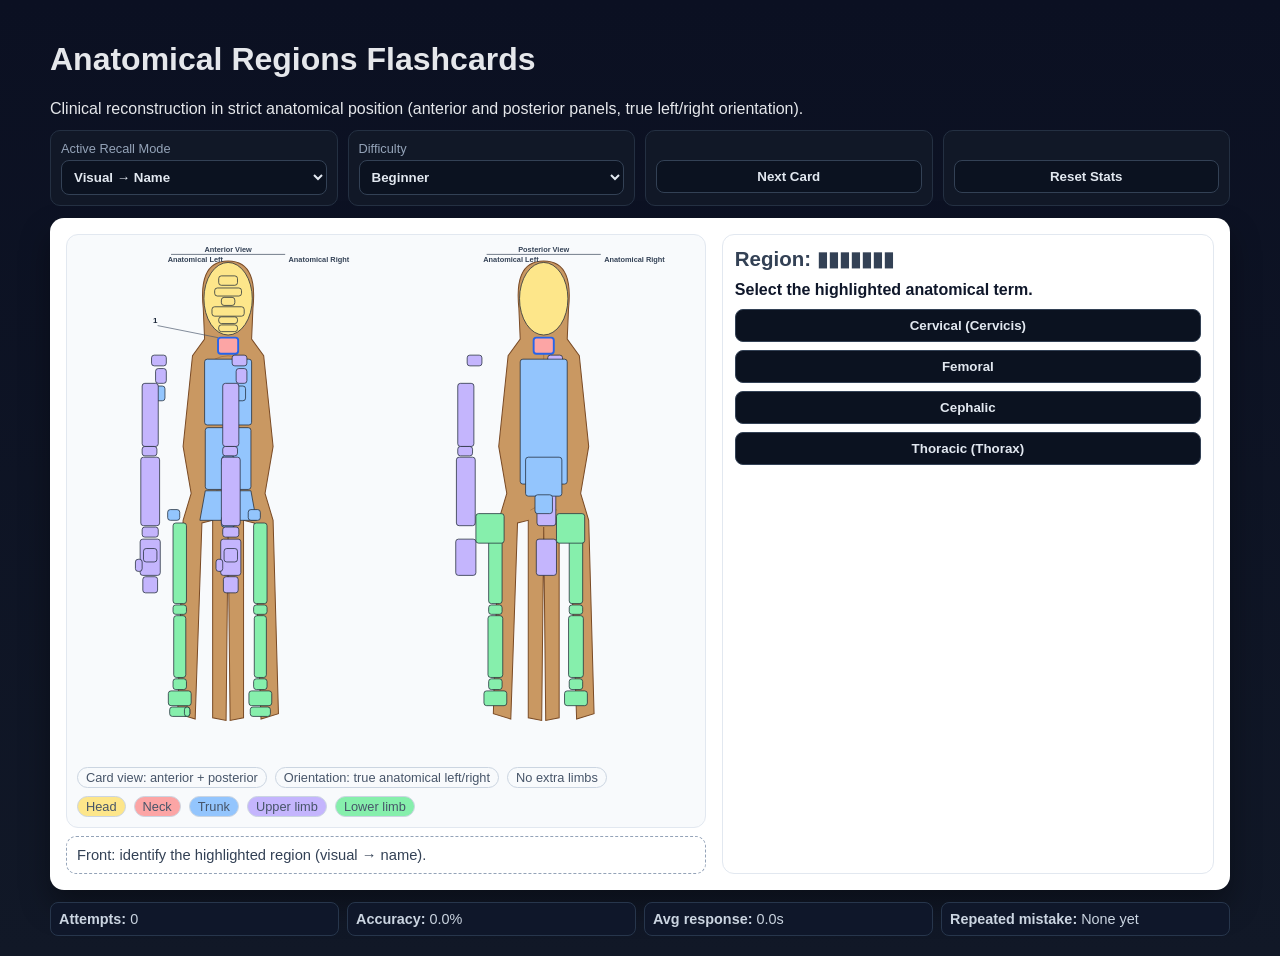
==== commit 1afb5236: "Reconstruct SVG anatomy model with stricter anatomical orientation" ====
--- a/index.html
+++ b/index.html
@@ -1,16 +1,270 @@
 <!DOCTYPE html>
 <html lang="en">
 <head>
-  <meta charset="UTF-8" />
-  <meta name="viewport" content="width=device-width, initial-scale=1.0" />
-  <title>Variable Driven Cards</title>
-  <link rel="stylesheet" href="styles.css" />
+<meta charset="UTF-8" />
+<meta name="viewport" content="width=device-width, initial-scale=1.0" />
+<title>Anatomical Regions Flashcards (Clinically Oriented SVG)</title>
+<style>
+:root{--panel:#111827;--card:#fff;--ink:#0f172a;--ok:#166534;--bad:#991b1b;--head:#fde68a;--neck:#fca5a5;--trunk:#93c5fd;--upper:#c4b5fd;--lower:#86efac}
+*{box-sizing:border-box} body{margin:0;padding:20px;font-family:"Segoe UI",Tahoma,Verdana,sans-serif;background:linear-gradient(180deg,#0b1022,#111827);color:#e5e7eb}
+.app{max-width:1180px;margin:0 auto} .toolbar{display:grid;grid-template-columns:repeat(auto-fit,minmax(180px,1fr));gap:10px;margin:12px 0}
+.control{background:var(--panel);border:1px solid #243042;border-radius:10px;padding:10px} .control label{display:block;font-size:.8rem;color:#94a3b8;margin-bottom:4px}
+select,button{width:100%;padding:8px;border-radius:8px;border:1px solid #334155;background:#0b1220;color:#e2e8f0;font-weight:600}
+.flashcard{background:var(--card);color:var(--ink);border-radius:14px;padding:16px;display:grid;grid-template-columns:1.3fr 1fr;gap:16px;box-shadow:0 16px 30px rgba(0,0,0,.35)}
+@media(max-width:980px){.flashcard{grid-template-columns:1fr}}
+.diagram-wrap{border:1px solid #e2e8f0;border-radius:12px;background:#f8fafc;padding:10px} svg{width:100%;height:auto}
+.region{stroke:#1f2937;stroke-width:1.1;cursor:pointer}.region.target{stroke:#2563eb;stroke-width:2.8}.region.correct{stroke:#166534;stroke-width:2.9}.region.wrong{stroke:#b91c1c;stroke-width:2.9}
+.silhouette{fill:#c99862;stroke:#7a4b26;stroke-width:1.5}.landmark{stroke:#7a4b26;stroke-width:1;fill:none;opacity:.6}
+.axis{stroke:#334155;stroke-width:1}.axis-label{font-size:11px;fill:#334155;font-weight:700}.callout{stroke:#475569;stroke-width:1;fill:none}.callout-label{font-size:12px;font-weight:800;fill:#1e293b}
+.meta{border:1px solid #e2e8f0;border-radius:12px;padding:12px}.masked{font-size:1.28rem;font-weight:800;color:#334155}.prompt{margin:10px 0;font-weight:600}
+.choices{display:grid;gap:8px}.feedback{margin-top:8px;padding:8px;border-radius:8px;font-weight:700}.feedback.ok{background:#dcfce7;color:var(--ok)}.feedback.bad{background:#fee2e2;color:var(--bad)}
+.back{margin-top:10px;border-top:1px solid #e2e8f0;padding-top:10px;font-size:.95rem;line-height:1.32}.front-note{margin-top:8px;border:1px dashed #94a3b8;border-radius:10px;padding:10px;color:#334155;font-size:.92rem}
+.legend{display:flex;flex-wrap:wrap;gap:8px;margin-top:8px;font-size:.8rem;color:#475569}.chip{border:1px solid #cbd5e1;border-radius:999px;padding:2px 8px}
+.stats{margin-top:12px;display:grid;grid-template-columns:repeat(auto-fit,minmax(150px,1fr));gap:8px}.stat{background:#0f172a;border:1px solid #27364c;color:#cbd5e1;border-radius:8px;padding:8px;font-size:.9rem}
+</style>
 </head>
 <body>
-  <main class="container">
-    <h1>Team Cards</h1>
-    <section id="card-grid" class="card-grid" aria-live="polite"></section>
-  </main>
-  <script src="script.js"></script>
+<div class="app">
+  <h1>Anatomical Regions Flashcards</h1>
+  <div>Clinical reconstruction in strict anatomical position (anterior and posterior panels, true left/right orientation).</div>
+  <div class="toolbar">
+    <div class="control"><label for="mode">Active Recall Mode</label><select id="mode"><option value="visualToName">Visual → Name</option><option value="nameToVisual">Name → Visual</option></select></div>
+    <div class="control"><label for="difficulty">Difficulty</label><select id="difficulty"><option value="beginner">Beginner</option><option value="intermediate">Intermediate</option><option value="advanced">Advanced</option></select></div>
+    <div class="control"><label>&nbsp;</label><button id="nextBtn">Next Card</button></div>
+    <div class="control"><label>&nbsp;</label><button id="resetBtn">Reset Stats</button></div>
+  </div>
+
+  <div class="flashcard">
+    <div>
+      <div class="diagram-wrap">
+        <svg id="diagram" viewBox="0 0 920 760" aria-label="Anterior and posterior anatomical region model"></svg>
+        <div id="viewBadge" class="legend"></div>
+        <div class="legend"><span class="chip" style="background:var(--head)">Head</span><span class="chip" style="background:var(--neck)">Neck</span><span class="chip" style="background:var(--trunk)">Trunk</span><span class="chip" style="background:var(--upper)">Upper limb</span><span class="chip" style="background:var(--lower)">Lower limb</span></div>
+      </div>
+      <div id="frontNote" class="front-note">Front: identify the highlighted region. Labels use formal anatomical terminology.</div>
+    </div>
+
+    <div class="meta">
+      <div id="maskedName" class="masked">Region: ▮▮▮▮▮▮▮</div>
+      <div id="prompt" class="prompt">Select the highlighted anatomical term.</div>
+      <div id="choices" class="choices"></div>
+      <div id="feedback"></div>
+      <div id="back" class="back" hidden></div>
+    </div>
+  </div>
+
+  <div id="stats" class="stats"></div>
+</div>
+
+<script>
+const REGIONS = [
+  {id:'cephalic',name:'Cephalic',level:'beginner',group:'head',view:'both',side:'mid',shape:'ellipse',x:0,y:80,rx:36,ry:54,definition:'Head region.',alternate:'Head',structures:'Cranium, facial skeleton, scalp.',clinical:'Cephalic trauma can rapidly affect airway and neurologic function.',confuse:['cervical']},
+  {id:'frontal',name:'Frontal (Frons)',level:'intermediate',group:'head',view:'anterior',side:'mid',shape:'rect',x:-14,y:46,w:28,h:14,definition:'Forehead region.',alternate:'Forehead',structures:'Frontal bone and frontalis soft tissue.',clinical:'Frontal sinus tenderness may indicate frontal sinus disease.',confuse:['orbital','nasal']},
+  {id:'orbital',name:'Orbital (Oculus)',level:'intermediate',group:'head',view:'anterior',side:'mid',shape:'rect',x:-20,y:64,w:40,h:12,definition:'Eye region.',alternate:'Ocular region',structures:'Orbit and periorbital soft tissue.',clinical:'Periorbital edema may indicate orbital pathology.',confuse:['buccal','nasal']},
+  {id:'nasal',name:'Nasal (Nasus)',level:'intermediate',group:'head',view:'anterior',side:'mid',shape:'rect',x:-10,y:78,w:20,h:12,definition:'Nose region.',alternate:'Nasal region',structures:'External nose and nares.',clinical:'Nasal trauma can compromise airway patency.',confuse:['orbital','buccal']},
+  {id:'buccal',name:'Buccal (Bucca)',level:'intermediate',group:'head',view:'anterior',side:'mid',shape:'rect',x:-24,y:92,w:48,h:14,definition:'Cheek region.',alternate:'Cheek',structures:'Buccinator region and parotid duct zone.',clinical:'Buccal swelling may indicate odontogenic infection.',confuse:['oral','nasal']},
+  {id:'oral',name:'Oral (Oris)',level:'intermediate',group:'head',view:'anterior',side:'mid',shape:'rect',x:-14,y:107,w:28,h:10,definition:'Mouth region.',alternate:'Mouth',structures:'Lips and oral vestibule.',clinical:'Oral mucosal dryness is an early dehydration sign.',confuse:['mental']},
+  {id:'mental',name:'Mental (Mentis)',level:'intermediate',group:'head',view:'anterior',side:'mid',shape:'rect',x:-14,y:119,w:28,h:10,definition:'Chin region.',alternate:'Chin',structures:'Mandibular symphyseal soft tissue.',clinical:'Mental nerve block targets lower lip/chin sensation.',confuse:['oral','cervical']},
+
+  {id:'cervical',name:'Cervical (Cervicis)',level:'beginner',group:'neck',view:'both',side:'mid',shape:'rect',x:-15,y:138,w:30,h:24,definition:'Neck region.',alternate:'Neck',structures:'Cervical vertebrae, airway, carotid sheath.',clinical:'Cervical stabilization is essential in trauma.',confuse:['cephalic','thoracic']},
+  {id:'thoracic',name:'Thoracic (Thorax)',level:'beginner',group:'trunk',view:'anterior',side:'mid',shape:'rect',x:-35,y:170,w:70,h:98,definition:'Thoracic/chest region.',alternate:'Chest',structures:'Thoracic wall over heart and lungs.',clinical:'Thoracic injuries may impair ventilation.',confuse:['abdominal']},
+  {id:'mammary',name:'Mammary (Mamma)',level:'advanced',group:'trunk',view:'anterior',side:'bilateral',shape:'rect',x:-58,y:210,w:24,h:22,definition:'Breast region.',alternate:'Breast',structures:'Mammary tissue over pectoral fascia.',clinical:'Mammary landmarks guide breast exam documentation.',confuse:['thoracic']},
+  {id:'abdominal',name:'Abdominal',level:'beginner',group:'trunk',view:'anterior',side:'mid',shape:'rect',x:-34,y:272,w:68,h:92,definition:'Abdominal region.',alternate:'Abdomen',structures:'Abdominal wall and underlying viscera.',clinical:'Peritoneal signs localize to abdominal pathology.',confuse:['pelvic']},
+  {id:'umbilical',name:'Umbilical (Umbilicus)',level:'intermediate',group:'trunk',view:'anterior',side:'mid',shape:'rect',x:-9,y:314,w:18,h:16,definition:'Navel region.',alternate:'Navel',structures:'Umbilical scar and peri-umbilical wall.',clinical:'Umbilical hernia presents in the umbilical region.',confuse:['abdominal','inguinal']},
+  {id:'pelvic',name:'Pelvic',level:'beginner',group:'trunk',view:'anterior',side:'mid',shape:'trapezoid',points:'-34,366 34,366 42,410 -42,410',definition:'Pelvic region of lower trunk.',alternate:'Pelvis',structures:'Pelvic girdle and overlying soft tissue.',clinical:'Pelvic fractures can produce severe occult hemorrhage.',confuse:['abdominal','inguinal']},
+  {id:'inguinal',name:'Inguinal (Inguen)',level:'advanced',group:'trunk',view:'anterior',side:'bilateral',shape:'rect',x:-30,y:394,w:18,h:16,definition:'Groin region.',alternate:'Groin',structures:'Inguinal canal and proximal femoral structures.',clinical:'Inguinal hernias are common exam findings.',confuse:['pelvic','femoral']},
+  {id:'pubic',name:'Pubic (Pubis)',level:'advanced',group:'trunk',view:'anterior',side:'mid',shape:'rect',x:-10,y:404,w:20,h:16,definition:'Pubic region.',alternate:'Pubic region',structures:'Pubic symphysis and adjacent soft tissue.',clinical:'Suprapubic tenderness can indicate bladder pathology.',confuse:['inguinal']},
+
+  {id:'acromial',name:'Acromial',level:'advanced',group:'upper',view:'both',side:'bilateral',shape:'rect',x:-54,y:164,w:22,h:16,definition:'Point of shoulder region.',alternate:'Shoulder tip',structures:'Acromion and superior deltoid.',clinical:'Acromioclavicular injury localizes to acromial region.',confuse:['brachial','axillary']},
+  {id:'axillary',name:'Axillary (Axilla)',level:'intermediate',group:'upper',view:'anterior',side:'bilateral',shape:'rect',x:-48,y:184,w:16,h:22,definition:'Axillary (armpit) region.',alternate:'Armpit',structures:'Axillary vessels, brachial plexus, lymph nodes.',clinical:'Axillary lymphadenopathy has major diagnostic value.',confuse:['brachial','thoracic']},
+  {id:'brachial',name:'Brachial',level:'beginner',group:'upper',view:'both',side:'bilateral',shape:'rect',x:-68,y:206,w:24,h:94,definition:'Arm region from shoulder to elbow.',alternate:'Arm',structures:'Humerus and arm compartments.',clinical:'Humeral shaft injury may affect radial nerve.',confuse:['antebrachial']},
+  {id:'antecubital',name:'Antecubital',level:'intermediate',group:'upper',view:'anterior',side:'bilateral',shape:'rect',x:-68,y:300,w:22,h:14,definition:'Anterior elbow region.',alternate:'Cubital fossa region',structures:'Cubital fossa neurovascular contents.',clinical:'Primary venipuncture access region.',confuse:['olecranal','antebrachial']},
+  {id:'olecranal',name:'Olecranal',level:'advanced',group:'upper',view:'posterior',side:'bilateral',shape:'rect',x:-68,y:300,w:22,h:14,definition:'Posterior elbow region.',alternate:'Olecranon region',structures:'Olecranon process and triceps insertion.',clinical:'Olecranon bursitis causes posterior elbow swelling.',confuse:['antecubital']},
+  {id:'antebrachial',name:'Antebrachial',level:'beginner',group:'upper',view:'both',side:'bilateral',shape:'rect',x:-70,y:316,w:28,h:102,definition:'Forearm region.',alternate:'Forearm',structures:'Radius/ulna and forearm compartments.',clinical:'Compartment syndrome is a forearm emergency.',confuse:['brachial','carpal']},
+  {id:'carpal',name:'Carpal (Carpus)',level:'intermediate',group:'upper',view:'anterior',side:'bilateral',shape:'rect',x:-68,y:420,w:24,h:15,definition:'Wrist region.',alternate:'Wrist',structures:'Carpal bones and retinacula.',clinical:'Median nerve compression localizes to carpal tunnel.',confuse:['manual','antebrachial']},
+  {id:'manual',name:'Manual (Manus)',level:'intermediate',group:'upper',view:'both',side:'bilateral',shape:'rect',x:-71,y:438,w:30,h:54,definition:'Hand region.',alternate:'Hand',structures:'Metacarpals and intrinsic hand muscles.',clinical:'Hand trauma rapidly impairs function.',confuse:['digital_hand','carpal']},
+  {id:'palmar',name:'Palmar (Palma)',level:'advanced',group:'upper',view:'anterior',side:'bilateral',shape:'rect',x:-66,y:452,w:20,h:20,definition:'Palm region.',alternate:'Palm',structures:'Palmar aponeurosis, thenar/hypothenar areas.',clinical:'Palmar lacerations may injure flexor tendons.',confuse:['manual','digital_hand']},
+  {id:'digital_hand',name:'Digital (Manus)',level:'intermediate',group:'upper',view:'anterior',side:'bilateral',shape:'rect',x:-67,y:494,w:22,h:24,definition:'Finger region.',alternate:'Digits of hand',structures:'Phalanges and tendon insertions.',clinical:'Digit perfusion/sensation must be documented after trauma.',confuse:['manual','pollex']},
+  {id:'pollex',name:'Pollex',level:'advanced',group:'upper',view:'anterior',side:'bilateral',shape:'rect',x:-78,y:468,w:10,h:18,definition:'Thumb region.',alternate:'Thumb',structures:'First metacarpal and thumb phalanges.',clinical:'Ulnar collateral ligament injury localizes to pollex.',confuse:['digital_hand']},
+
+  {id:'femoral',name:'Femoral',level:'beginner',group:'lower',view:'both',side:'bilateral',shape:'rect',x:-22,y:414,w:20,h:120,definition:'Thigh region.',alternate:'Thigh',structures:'Femur and thigh musculature.',clinical:'Femoral fractures can produce major blood loss.',confuse:['crural','inguinal']},
+  {id:'patellar',name:'Patellar',level:'intermediate',group:'lower',view:'anterior',side:'bilateral',shape:'rect',x:-22,y:536,w:20,h:14,definition:'Anterior knee region.',alternate:'Patella region',structures:'Patella and patellar tendon.',clinical:'Patellar dislocation causes acute anterior knee pain.',confuse:['popliteal']},
+  {id:'popliteal',name:'Popliteal',level:'intermediate',group:'lower',view:'posterior',side:'bilateral',shape:'rect',x:-22,y:536,w:20,h:14,definition:'Posterior knee region.',alternate:'Popliteal fossa region',structures:'Popliteal neurovascular bundle region.',clinical:'Popliteal aneurysm threatens distal perfusion.',confuse:['patellar','sural']},
+  {id:'crural',name:'Crural (Crus)',level:'beginner',group:'lower',view:'anterior',side:'bilateral',shape:'rect',x:-21,y:552,w:18,h:92,definition:'Anterior leg region (shin).',alternate:'Leg (anterior)',structures:'Tibia/fibula anteriorly.',clinical:'Crural overuse can produce tibial stress syndrome.',confuse:['sural','tarsal']},
+  {id:'sural',name:'Sural (Sura)',level:'intermediate',group:'lower',view:'posterior',side:'bilateral',shape:'rect',x:-23,y:552,w:22,h:92,definition:'Posterior leg (calf) region.',alternate:'Calf',structures:'Gastrocnemius-soleus complex.',clinical:'Unilateral sural swelling may indicate DVT.',confuse:['crural','calcaneal']},
+  {id:'tarsal',name:'Tarsal (Tarsus)',level:'beginner',group:'lower',view:'anterior',side:'bilateral',shape:'rect',x:-22,y:646,w:20,h:16,definition:'Ankle region.',alternate:'Ankle',structures:'Tarsal bones and ankle ligaments.',clinical:'Lateral tarsal sprains are very common.',confuse:['pedal']},
+  {id:'calcaneal',name:'Calcaneal (Calcaneus)',level:'advanced',group:'lower',view:'posterior',side:'bilateral',shape:'rect',x:-22,y:646,w:20,h:16,definition:'Heel region.',alternate:'Heel',structures:'Calcaneus and Achilles insertion zone.',clinical:'Posterior heel pain commonly localizes calcaneally.',confuse:['plantar','sural']},
+  {id:'pedal',name:'Pedal (Pes)',level:'beginner',group:'lower',view:'anterior',side:'bilateral',shape:'rect',x:-29,y:664,w:34,h:22,definition:'Foot region.',alternate:'Foot',structures:'Metatarsals and dorsal foot tissues.',clinical:'Pedal edema is clinically significant in volume overload.',confuse:['digital_foot','tarsal']},
+  {id:'plantar',name:'Plantar (Planta)',level:'advanced',group:'lower',view:'posterior',side:'bilateral',shape:'rect',x:-29,y:664,w:34,h:22,definition:'Sole of foot region.',alternate:'Sole',structures:'Plantar fascia and intrinsic plantar muscles.',clinical:'Plantar fasciitis pain localizes to plantar/medial heel.',confuse:['calcaneal','pedal']},
+  {id:'digital_foot',name:'Digital (Pes)',level:'intermediate',group:'lower',view:'anterior',side:'bilateral',shape:'rect',x:-27,y:688,w:30,h:14,definition:'Toe region.',alternate:'Digits of foot',structures:'Toe phalanges and MTP/IP joints.',clinical:'Toe perfusion checks are critical in diabetic foot care.',confuse:['hallux','pedal']},
+  {id:'hallux',name:'Hallux',level:'advanced',group:'lower',view:'anterior',side:'left',shape:'rect',x:-5,y:688,w:8,h:14,definition:'Great toe region.',alternate:'Great toe',structures:'First toe phalanges and MTP joint.',clinical:'Hallux valgus is a common forefoot deformity.',confuse:['digital_foot']},
+
+  {id:'dorsal',name:'Dorsal (Dorsum)',level:'beginner',group:'trunk',view:'posterior',side:'mid',shape:'rect',x:-35,y:170,w:70,h:186,definition:'Back region of trunk.',alternate:'Back',structures:'Thoracolumbar soft tissues and paraspinals.',clinical:'Dorsal tenderness may indicate vertebral pathology.',confuse:['lumbar']},
+  {id:'lumbar',name:'Lumbar (Lumbus)',level:'intermediate',group:'trunk',view:'posterior',side:'mid',shape:'rect',x:-27,y:316,w:54,h:58,definition:'Loin region.',alternate:'Lower back',structures:'Lumbar paraspinal area.',clinical:'Lumbar pathology may refer pain along dermatomes.',confuse:['sacral','dorsal']},
+  {id:'sacral',name:'Sacral (Sacrum)',level:'intermediate',group:'trunk',view:'posterior',side:'mid',shape:'rect',x:-13,y:372,w:26,h:28,definition:'Sacral region.',alternate:'Sacral region',structures:'Region overlying sacrum and SI area.',clinical:'Sacral pressure injuries in immobile patients.',confuse:['gluteal','lumbar']},
+  {id:'gluteal',name:'Gluteal (Gluteus)',level:'intermediate',group:'lower',view:'posterior',side:'bilateral',shape:'rect',x:-41,y:400,w:42,h:44,definition:'Buttock region.',alternate:'Gluteal region',structures:'Gluteal muscle mass.',clinical:'Safe IM injection landmarks depend on gluteal anatomy.',confuse:['sacral','femoral']}
+];
+
+const CENTER = { anterior:225, posterior:695 };
+const state = { mode:'visualToName', difficulty:'beginner', current:null, answered:false, startTime:performance.now(), stats:{attempts:0,correct:0,totalMs:0,mistakes:{}} };
+
+function levelAllowed(r){ if(state.difficulty==='beginner') return r.level==='beginner'; if(state.difficulty==='intermediate') return r.level!=='advanced'; return true; }
+function getPool(){ return REGIONS.filter(levelAllowed); }
+function groupColor(g){ return ({head:'var(--head)',neck:'var(--neck)',trunk:'var(--trunk)',upper:'var(--upper)',lower:'var(--lower)'})[g] || '#ddd'; }
+function allowedInCurrentCard(r,c){ return (c.view==='both') || (r.view===c.view || r.view==='both'); }
+
+function sideOffsets(side){
+  if(side==='left') return [-60];
+  if(side==='right') return [60];
+  if(side==='bilateral') return [-60,60];
+  return [0];
+}
+
+function worldPoints(points, cx){
+  return points.split(' ').map(p=>{const [x,y]=p.split(',').map(Number); return `${cx+x},${y}`;}).join(' ');
+}
+
+function drawSilhouette(svg,cx,isPosterior){
+  const ns='http://www.w3.org/2000/svg';
+  const path=document.createElementNS(ns,'path');
+  path.setAttribute('class','silhouette');
+  path.setAttribute('d',`M${cx},24 C${cx-35},24 ${cx-41},56 ${cx-37},94 L${cx-35},140 L${cx-53},165 L${cx-67},300 L${cx-55},370 L${cx-67},410 L${cx-75},698 L${cx-49},706 L${cx-39},414 L${cx-23},410 L${cx-23},704 L${cx-3},708 L${cx},420 L${cx+3},708 L${cx+23},704 L${cx+23},410 L${cx+39},414 L${cx+49},706 L${cx+75},698 L${cx+67},410 L${cx+55},370 L${cx+67},300 L${cx+53},165 L${cx+35},140 L${cx+37},94 C${cx+41},56 ${cx+35},24 ${cx},24 Z`);
+  svg.appendChild(path);
+  const lm=document.createElementNS(ns,'path');
+  lm.setAttribute('class','landmark');
+  lm.setAttribute('d',isPosterior?`M${cx},160 L${cx},395 M${cx-20},395 Q${cx},380 ${cx+20},395`:`M${cx-20},170 Q${cx},160 ${cx+20},170 M${cx-18},366 Q${cx},358 ${cx+18},366`);
+  svg.appendChild(lm);
+}
+
+function drawOrientation(svg,cx,label){
+  const ns='http://www.w3.org/2000/svg';
+  const axis=document.createElementNS(ns,'line'); axis.setAttribute('class','axis'); axis.setAttribute('x1',cx-85); axis.setAttribute('y1',14); axis.setAttribute('x2',cx+85); axis.setAttribute('y2',14); svg.appendChild(axis);
+  const t=document.createElementNS(ns,'text'); t.setAttribute('class','axis-label'); t.setAttribute('x',cx); t.setAttribute('y',10); t.setAttribute('text-anchor','middle'); t.textContent=label; svg.appendChild(t);
+  const left=document.createElementNS(ns,'text'); left.setAttribute('class','axis-label'); left.setAttribute('x',cx-90); left.setAttribute('y',26); left.textContent='Anatomical Left'; svg.appendChild(left);
+  const right=document.createElementNS(ns,'text'); right.setAttribute('class','axis-label'); right.setAttribute('x',cx+90); right.setAttribute('y',26); right.textContent='Anatomical Right'; svg.appendChild(right);
+}
+
+function drawRegionAt(svg,r,cx){
+  const ns='http://www.w3.org/2000/svg';
+  const offsets=sideOffsets(r.side);
+  offsets.forEach(off=>{
+    let el;
+    if(r.shape==='rect'){
+      el=document.createElementNS(ns,'rect');
+      el.setAttribute('x',cx+r.x+off); el.setAttribute('y',r.y); el.setAttribute('width',r.w); el.setAttribute('height',r.h); el.setAttribute('rx',4);
+    } else if(r.shape==='ellipse'){
+      el=document.createElementNS(ns,'ellipse');
+      el.setAttribute('cx',cx+r.x+off); el.setAttribute('cy',r.y); el.setAttribute('rx',r.rx); el.setAttribute('ry',r.ry);
+    } else {
+      el=document.createElementNS(ns,'polygon');
+      el.setAttribute('points',worldPoints(r.points,cx+off));
+    }
+    el.setAttribute('class','region');
+    el.setAttribute('fill',groupColor(r.group));
+    el.dataset.regionId=r.id;
+    if(state.mode==='nameToVisual') el.addEventListener('click',()=>checkAnswer(r.id));
+    svg.appendChild(el);
+  });
+}
+
+function drawTargetCallout(svg,c){
+  if(state.mode!=='visualToName') return;
+  const ns='http://www.w3.org/2000/svg';
+  const cx = c.view==='posterior' ? CENTER.posterior : CENTER.anterior;
+  const px = cx + c.x + (c.side==='right'?60:(c.side==='left'?-60:0));
+  const py = c.y || 200;
+  const tx = px < 460 ? px-90 : px+90;
+  const line=document.createElementNS(ns,'path'); line.setAttribute('class','callout'); line.setAttribute('d',`M${px},${py} L${tx},${py-18}`); svg.appendChild(line);
+  const label=document.createElementNS(ns,'text'); label.setAttribute('class','callout-label'); label.setAttribute('x',tx); label.setAttribute('y',py-22); label.setAttribute('text-anchor',px<460?'end':'start'); label.textContent='1'; svg.appendChild(label);
+}
+
+function drawDiagram(){
+  if(!state.current) return;
+  const svg=document.getElementById('diagram'); svg.innerHTML='';
+  drawSilhouette(svg,CENTER.anterior,false); drawSilhouette(svg,CENTER.posterior,true);
+  drawOrientation(svg,CENTER.anterior,'Anterior View'); drawOrientation(svg,CENTER.posterior,'Posterior View');
+
+  REGIONS.forEach(r=>{
+    if(!allowedInCurrentCard(r,state.current)) return;
+    if(r.view==='anterior' || r.view==='both') drawRegionAt(svg,r,CENTER.anterior);
+    if(r.view==='posterior' || r.view==='both') drawRegionAt(svg,r,CENTER.posterior);
+  });
+
+  const targets=[...svg.querySelectorAll(`[data-region-id="${state.current.id}"]`)];
+  if(state.mode==='visualToName') targets.forEach(t=>t.classList.add('target'));
+  drawTargetCallout(svg,state.current);
+
+  const viewTxt = state.current.view==='both' ? 'anterior + posterior' : state.current.view;
+  document.getElementById('viewBadge').innerHTML = `<span class="chip">Card view: ${viewTxt}</span><span class="chip">Orientation: true anatomical left/right</span><span class="chip">No extra limbs</span>`;
+}
+
+function renderPrompt(){
+  const c=state.current; if(!c) return;
+  const choices=document.getElementById('choices'); const prompt=document.getElementById('prompt'); choices.innerHTML='';
+  if(state.mode==='visualToName'){
+    prompt.textContent='Select the highlighted anatomical term.';
+    const pool=getPool().filter(r=>r.id!==c.id && allowedInCurrentCard(r,c));
+    const preferred=pool.filter(r=>(c.confuse||[]).includes(r.id));
+    const distractors=[...shuffle(preferred),...shuffle(pool.filter(r=>!preferred.includes(r)))].slice(0,3);
+    shuffle([c,...distractors]).forEach(r=>{
+      const b=document.createElement('button'); b.textContent=r.name; b.onclick=()=>checkAnswer(r.id); choices.appendChild(b);
+    });
+    document.getElementById('frontNote').textContent='Front: identify the highlighted region (visual → name).';
+  } else {
+    prompt.textContent=`Tap the region for: ${c.name}`;
+    document.getElementById('frontNote').textContent='Front: term shown; select the precise region (name → visual).';
+  }
+}
+
+function checkAnswer(choiceId){
+  if(!state.current || state.answered) return;
+  state.answered=true;
+  const correct=choiceId===state.current.id;
+  const ms=performance.now()-state.startTime;
+  state.stats.attempts++; state.stats.totalMs+=ms; if(correct) state.stats.correct++; else state.stats.mistakes[state.current.id]=(state.stats.mistakes[state.current.id]||0)+1;
+  const f=document.getElementById('feedback'); f.className=`feedback ${correct?'ok':'bad'}`; f.textContent=correct?`Correct (${(ms/1000).toFixed(1)}s).`:`Not quite (${(ms/1000).toFixed(1)}s). ${confusionNote(choiceId,state.current.id)}`;
+  document.querySelectorAll('.region').forEach(r=>{ if(r.dataset.regionId===state.current.id) r.classList.add('correct'); if(!correct && r.dataset.regionId===choiceId) r.classList.add('wrong'); });
+  document.getElementById('maskedName').textContent=`Region: ${state.current.name}`;
+  const b=document.getElementById('back'); b.hidden=false; b.innerHTML=`<h3>Back of Card</h3><p><strong>Formal definition:</strong> ${state.current.definition}</p><p><strong>Common alternate name:</strong> ${state.current.alternate}</p><p><strong>Major structures:</strong> ${state.current.structures}</p><p><strong>Clinical relevance:</strong> ${state.current.clinical}</p>`;
+  renderStats();
+}
+
+function confusionNote(choiceId, correctId){
+  const chosen=REGIONS.find(r=>r.id===choiceId); const correct=REGIONS.find(r=>r.id===correctId);
+  if(!correct) return 'Review regional landmarks.';
+  if(chosen && (correct.confuse||[]).includes(chosen.id)) return `Common confusion: ${chosen.name} versus ${correct.name}.`;
+  return `Review boundaries for ${correct.name}.`;
+}
+
+function renderStats(){
+  const s=state.stats, acc=s.attempts?(100*s.correct/s.attempts).toFixed(1):'0.0', avg=s.attempts?(s.totalMs/s.attempts/1000).toFixed(1):'0.0';
+  const top=Object.entries(s.mistakes).sort((a,b)=>b[1]-a[1])[0];
+  document.getElementById('stats').innerHTML=`<div class="stat"><strong>Attempts:</strong> ${s.attempts}</div><div class="stat"><strong>Accuracy:</strong> ${acc}%</div><div class="stat"><strong>Avg response:</strong> ${avg}s</div><div class="stat"><strong>Repeated mistake:</strong> ${top?REGIONS.find(r=>r.id===top[0]).name+' ('+top[1]+')':'None yet'}</div>`;
+}
+
+function runDiagnostics(){
+  const errs=[]; const ids=new Set(REGIONS.map(r=>r.id));
+  ['visualToName','nameToVisual'].forEach(m=>['beginner','intermediate','advanced'].forEach(d=>{state.mode=m; state.difficulty=d; if(!getPool().length) errs.push(`Empty pool ${m}/${d}`);}));
+  REGIONS.forEach(r=>{ if(!['anterior','posterior','both'].includes(r.view)) errs.push(`Invalid view: ${r.id}`); if(!['mid','left','right','bilateral'].includes(r.side)) errs.push(`Invalid side: ${r.id}`); (r.confuse||[]).forEach(c=>{if(!ids.has(c)) errs.push(`Unknown confusion id '${c}' in ${r.id}`);}); });
+  state.mode=document.getElementById('mode').value; state.difficulty=document.getElementById('difficulty').value;
+  if(errs.length) console.error('Diagnostics failed',errs); else console.log('Diagnostics passed');
+  return errs;
+}
+
+function pickCard(){
+  const pool=getPool();
+  if(!pool.length){ state.current=null; document.getElementById('prompt').textContent='No cards available for this mode/difficulty.'; document.getElementById('choices').innerHTML=''; return; }
+  state.current=pool[Math.floor(Math.random()*pool.length)]; state.answered=false; state.startTime=performance.now(); drawDiagram(); renderPrompt(); document.getElementById('back').hidden=true; document.getElementById('feedback').innerHTML=''; document.getElementById('maskedName').textContent='Region: ▮▮▮▮▮▮▮';
+}
+
+function shuffle(arr){const c=[...arr]; for(let i=c.length-1;i>0;i--){const j=Math.floor(Math.random()*(i+1)); [c[i],c[j]]=[c[j],c[i]];} return c;}
+
+document.getElementById('nextBtn').addEventListener('click',pickCard);
+document.getElementById('mode').addEventListener('change',e=>{state.mode=e.target.value; pickCard();});
+document.getElementById('difficulty').addEventListener('change',e=>{state.difficulty=e.target.value; pickCard();});
+document.getElementById('resetBtn').addEventListener('click',()=>{state.stats={attempts:0,correct:0,totalMs:0,mistakes:{}}; renderStats(); pickCard();});
+
+renderStats(); runDiagnostics(); pickCard();
+</script>
 </body>
 </html>
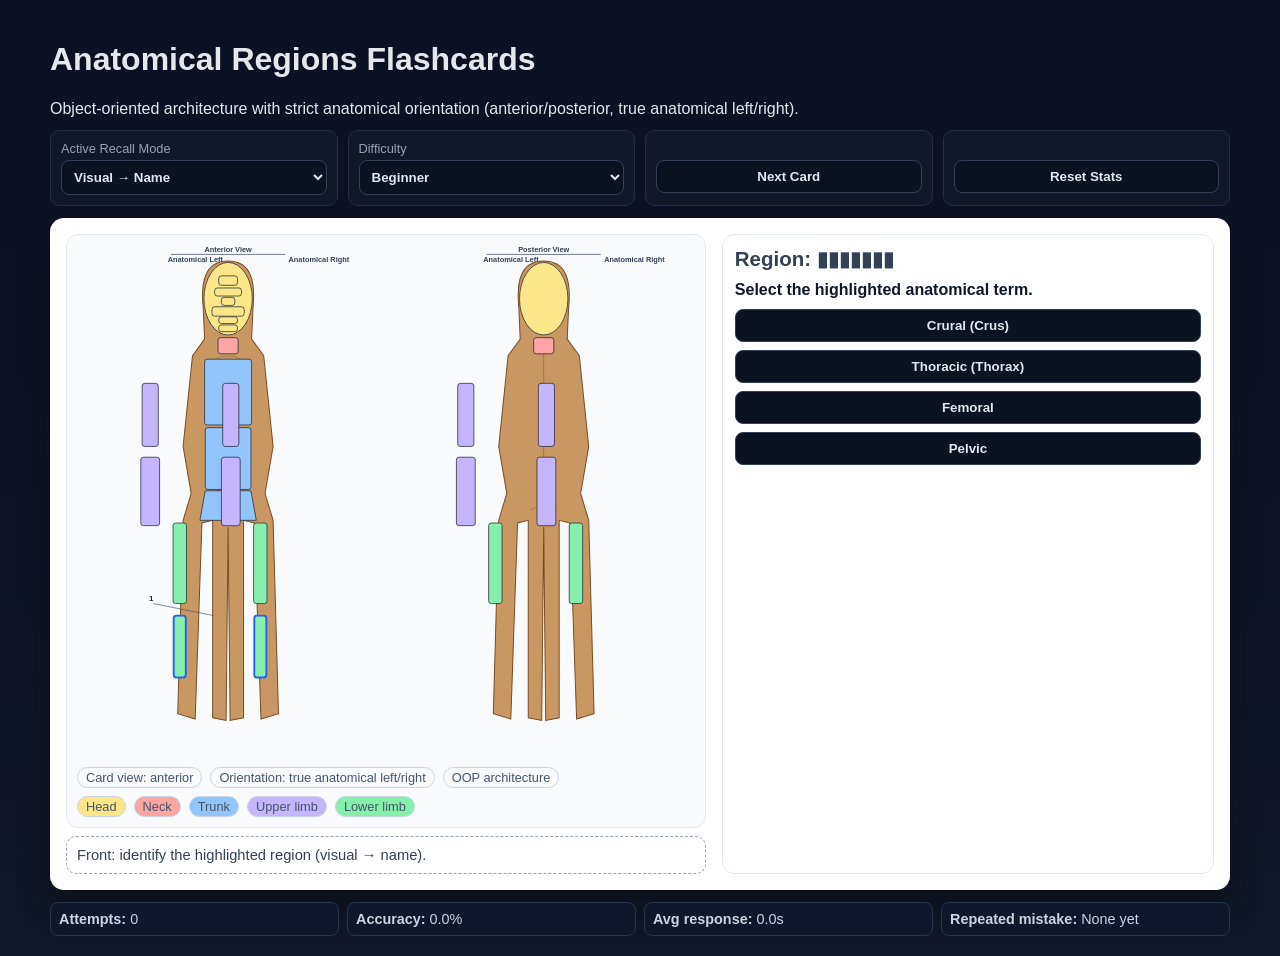
==== commit 36085c58: "Refactor anatomy flashcards to OOP architecture" ====
--- a/index.html
+++ b/index.html
@@ -3,16 +3,15 @@
 <head>
 <meta charset="UTF-8" />
 <meta name="viewport" content="width=device-width, initial-scale=1.0" />
-<title>Anatomical Regions Flashcards (Clinically Oriented SVG)</title>
+<title>Anatomical Regions Flashcards (OOP SVG)</title>
 <style>
 :root{--panel:#111827;--card:#fff;--ink:#0f172a;--ok:#166534;--bad:#991b1b;--head:#fde68a;--neck:#fca5a5;--trunk:#93c5fd;--upper:#c4b5fd;--lower:#86efac}
 *{box-sizing:border-box} body{margin:0;padding:20px;font-family:"Segoe UI",Tahoma,Verdana,sans-serif;background:linear-gradient(180deg,#0b1022,#111827);color:#e5e7eb}
-.app{max-width:1180px;margin:0 auto} .toolbar{display:grid;grid-template-columns:repeat(auto-fit,minmax(180px,1fr));gap:10px;margin:12px 0}
-.control{background:var(--panel);border:1px solid #243042;border-radius:10px;padding:10px} .control label{display:block;font-size:.8rem;color:#94a3b8;margin-bottom:4px}
+.app{max-width:1180px;margin:0 auto}.toolbar{display:grid;grid-template-columns:repeat(auto-fit,minmax(180px,1fr));gap:10px;margin:12px 0}
+.control{background:var(--panel);border:1px solid #243042;border-radius:10px;padding:10px}.control label{display:block;font-size:.8rem;color:#94a3b8;margin-bottom:4px}
 select,button{width:100%;padding:8px;border-radius:8px;border:1px solid #334155;background:#0b1220;color:#e2e8f0;font-weight:600}
 .flashcard{background:var(--card);color:var(--ink);border-radius:14px;padding:16px;display:grid;grid-template-columns:1.3fr 1fr;gap:16px;box-shadow:0 16px 30px rgba(0,0,0,.35)}
-@media(max-width:980px){.flashcard{grid-template-columns:1fr}}
-.diagram-wrap{border:1px solid #e2e8f0;border-radius:12px;background:#f8fafc;padding:10px} svg{width:100%;height:auto}
+@media(max-width:980px){.flashcard{grid-template-columns:1fr}} .diagram-wrap{border:1px solid #e2e8f0;border-radius:12px;background:#f8fafc;padding:10px} svg{width:100%;height:auto}
 .region{stroke:#1f2937;stroke-width:1.1;cursor:pointer}.region.target{stroke:#2563eb;stroke-width:2.8}.region.correct{stroke:#166534;stroke-width:2.9}.region.wrong{stroke:#b91c1c;stroke-width:2.9}
 .silhouette{fill:#c99862;stroke:#7a4b26;stroke-width:1.5}.landmark{stroke:#7a4b26;stroke-width:1;fill:none;opacity:.6}
 .axis{stroke:#334155;stroke-width:1}.axis-label{font-size:11px;fill:#334155;font-weight:700}.callout{stroke:#475569;stroke-width:1;fill:none}.callout-label{font-size:12px;font-weight:800;fill:#1e293b}
@@ -26,7 +25,7 @@
 <body>
 <div class="app">
   <h1>Anatomical Regions Flashcards</h1>
-  <div>Clinical reconstruction in strict anatomical position (anterior and posterior panels, true left/right orientation).</div>
+  <div>Object-oriented architecture with strict anatomical orientation (anterior/posterior, true anatomical left/right).</div>
   <div class="toolbar">
     <div class="control"><label for="mode">Active Recall Mode</label><select id="mode"><option value="visualToName">Visual → Name</option><option value="nameToVisual">Name → Visual</option></select></div>
     <div class="control"><label for="difficulty">Difficulty</label><select id="difficulty"><option value="beginner">Beginner</option><option value="intermediate">Intermediate</option><option value="advanced">Advanced</option></select></div>
@@ -43,7 +42,6 @@
       </div>
       <div id="frontNote" class="front-note">Front: identify the highlighted region. Labels use formal anatomical terminology.</div>
     </div>
-
     <div class="meta">
       <div id="maskedName" class="masked">Region: ▮▮▮▮▮▮▮</div>
       <div id="prompt" class="prompt">Select the highlighted anatomical term.</div>
@@ -52,12 +50,11 @@
       <div id="back" class="back" hidden></div>
     </div>
   </div>
-
   <div id="stats" class="stats"></div>
 </div>
 
 <script>
-const REGIONS = [
+const REGION_DATA = [
   {id:'cephalic',name:'Cephalic',level:'beginner',group:'head',view:'both',side:'mid',shape:'ellipse',x:0,y:80,rx:36,ry:54,definition:'Head region.',alternate:'Head',structures:'Cranium, facial skeleton, scalp.',clinical:'Cephalic trauma can rapidly affect airway and neurologic function.',confuse:['cervical']},
   {id:'frontal',name:'Frontal (Frons)',level:'intermediate',group:'head',view:'anterior',side:'mid',shape:'rect',x:-14,y:46,w:28,h:14,definition:'Forehead region.',alternate:'Forehead',structures:'Frontal bone and frontalis soft tissue.',clinical:'Frontal sinus tenderness may indicate frontal sinus disease.',confuse:['orbital','nasal']},
   {id:'orbital',name:'Orbital (Oculus)',level:'intermediate',group:'head',view:'anterior',side:'mid',shape:'rect',x:-20,y:64,w:40,h:12,definition:'Eye region.',alternate:'Ocular region',structures:'Orbit and periorbital soft tissue.',clinical:'Periorbital edema may indicate orbital pathology.',confuse:['buccal','nasal']},
@@ -65,206 +62,159 @@
   {id:'buccal',name:'Buccal (Bucca)',level:'intermediate',group:'head',view:'anterior',side:'mid',shape:'rect',x:-24,y:92,w:48,h:14,definition:'Cheek region.',alternate:'Cheek',structures:'Buccinator region and parotid duct zone.',clinical:'Buccal swelling may indicate odontogenic infection.',confuse:['oral','nasal']},
   {id:'oral',name:'Oral (Oris)',level:'intermediate',group:'head',view:'anterior',side:'mid',shape:'rect',x:-14,y:107,w:28,h:10,definition:'Mouth region.',alternate:'Mouth',structures:'Lips and oral vestibule.',clinical:'Oral mucosal dryness is an early dehydration sign.',confuse:['mental']},
   {id:'mental',name:'Mental (Mentis)',level:'intermediate',group:'head',view:'anterior',side:'mid',shape:'rect',x:-14,y:119,w:28,h:10,definition:'Chin region.',alternate:'Chin',structures:'Mandibular symphyseal soft tissue.',clinical:'Mental nerve block targets lower lip/chin sensation.',confuse:['oral','cervical']},
-
   {id:'cervical',name:'Cervical (Cervicis)',level:'beginner',group:'neck',view:'both',side:'mid',shape:'rect',x:-15,y:138,w:30,h:24,definition:'Neck region.',alternate:'Neck',structures:'Cervical vertebrae, airway, carotid sheath.',clinical:'Cervical stabilization is essential in trauma.',confuse:['cephalic','thoracic']},
   {id:'thoracic',name:'Thoracic (Thorax)',level:'beginner',group:'trunk',view:'anterior',side:'mid',shape:'rect',x:-35,y:170,w:70,h:98,definition:'Thoracic/chest region.',alternate:'Chest',structures:'Thoracic wall over heart and lungs.',clinical:'Thoracic injuries may impair ventilation.',confuse:['abdominal']},
-  {id:'mammary',name:'Mammary (Mamma)',level:'advanced',group:'trunk',view:'anterior',side:'bilateral',shape:'rect',x:-58,y:210,w:24,h:22,definition:'Breast region.',alternate:'Breast',structures:'Mammary tissue over pectoral fascia.',clinical:'Mammary landmarks guide breast exam documentation.',confuse:['thoracic']},
   {id:'abdominal',name:'Abdominal',level:'beginner',group:'trunk',view:'anterior',side:'mid',shape:'rect',x:-34,y:272,w:68,h:92,definition:'Abdominal region.',alternate:'Abdomen',structures:'Abdominal wall and underlying viscera.',clinical:'Peritoneal signs localize to abdominal pathology.',confuse:['pelvic']},
-  {id:'umbilical',name:'Umbilical (Umbilicus)',level:'intermediate',group:'trunk',view:'anterior',side:'mid',shape:'rect',x:-9,y:314,w:18,h:16,definition:'Navel region.',alternate:'Navel',structures:'Umbilical scar and peri-umbilical wall.',clinical:'Umbilical hernia presents in the umbilical region.',confuse:['abdominal','inguinal']},
-  {id:'pelvic',name:'Pelvic',level:'beginner',group:'trunk',view:'anterior',side:'mid',shape:'trapezoid',points:'-34,366 34,366 42,410 -42,410',definition:'Pelvic region of lower trunk.',alternate:'Pelvis',structures:'Pelvic girdle and overlying soft tissue.',clinical:'Pelvic fractures can produce severe occult hemorrhage.',confuse:['abdominal','inguinal']},
-  {id:'inguinal',name:'Inguinal (Inguen)',level:'advanced',group:'trunk',view:'anterior',side:'bilateral',shape:'rect',x:-30,y:394,w:18,h:16,definition:'Groin region.',alternate:'Groin',structures:'Inguinal canal and proximal femoral structures.',clinical:'Inguinal hernias are common exam findings.',confuse:['pelvic','femoral']},
-  {id:'pubic',name:'Pubic (Pubis)',level:'advanced',group:'trunk',view:'anterior',side:'mid',shape:'rect',x:-10,y:404,w:20,h:16,definition:'Pubic region.',alternate:'Pubic region',structures:'Pubic symphysis and adjacent soft tissue.',clinical:'Suprapubic tenderness can indicate bladder pathology.',confuse:['inguinal']},
-
-  {id:'acromial',name:'Acromial',level:'advanced',group:'upper',view:'both',side:'bilateral',shape:'rect',x:-54,y:164,w:22,h:16,definition:'Point of shoulder region.',alternate:'Shoulder tip',structures:'Acromion and superior deltoid.',clinical:'Acromioclavicular injury localizes to acromial region.',confuse:['brachial','axillary']},
-  {id:'axillary',name:'Axillary (Axilla)',level:'intermediate',group:'upper',view:'anterior',side:'bilateral',shape:'rect',x:-48,y:184,w:16,h:22,definition:'Axillary (armpit) region.',alternate:'Armpit',structures:'Axillary vessels, brachial plexus, lymph nodes.',clinical:'Axillary lymphadenopathy has major diagnostic value.',confuse:['brachial','thoracic']},
+  {id:'pelvic',name:'Pelvic',level:'beginner',group:'trunk',view:'anterior',side:'mid',shape:'trapezoid',points:'-34,366 34,366 42,410 -42,410',definition:'Pelvic region of lower trunk.',alternate:'Pelvis',structures:'Pelvic girdle and overlying soft tissue.',clinical:'Pelvic fractures can produce severe occult hemorrhage.',confuse:['abdominal','femoral']},
   {id:'brachial',name:'Brachial',level:'beginner',group:'upper',view:'both',side:'bilateral',shape:'rect',x:-68,y:206,w:24,h:94,definition:'Arm region from shoulder to elbow.',alternate:'Arm',structures:'Humerus and arm compartments.',clinical:'Humeral shaft injury may affect radial nerve.',confuse:['antebrachial']},
-  {id:'antecubital',name:'Antecubital',level:'intermediate',group:'upper',view:'anterior',side:'bilateral',shape:'rect',x:-68,y:300,w:22,h:14,definition:'Anterior elbow region.',alternate:'Cubital fossa region',structures:'Cubital fossa neurovascular contents.',clinical:'Primary venipuncture access region.',confuse:['olecranal','antebrachial']},
-  {id:'olecranal',name:'Olecranal',level:'advanced',group:'upper',view:'posterior',side:'bilateral',shape:'rect',x:-68,y:300,w:22,h:14,definition:'Posterior elbow region.',alternate:'Olecranon region',structures:'Olecranon process and triceps insertion.',clinical:'Olecranon bursitis causes posterior elbow swelling.',confuse:['antecubital']},
-  {id:'antebrachial',name:'Antebrachial',level:'beginner',group:'upper',view:'both',side:'bilateral',shape:'rect',x:-70,y:316,w:28,h:102,definition:'Forearm region.',alternate:'Forearm',structures:'Radius/ulna and forearm compartments.',clinical:'Compartment syndrome is a forearm emergency.',confuse:['brachial','carpal']},
-  {id:'carpal',name:'Carpal (Carpus)',level:'intermediate',group:'upper',view:'anterior',side:'bilateral',shape:'rect',x:-68,y:420,w:24,h:15,definition:'Wrist region.',alternate:'Wrist',structures:'Carpal bones and retinacula.',clinical:'Median nerve compression localizes to carpal tunnel.',confuse:['manual','antebrachial']},
-  {id:'manual',name:'Manual (Manus)',level:'intermediate',group:'upper',view:'both',side:'bilateral',shape:'rect',x:-71,y:438,w:30,h:54,definition:'Hand region.',alternate:'Hand',structures:'Metacarpals and intrinsic hand muscles.',clinical:'Hand trauma rapidly impairs function.',confuse:['digital_hand','carpal']},
-  {id:'palmar',name:'Palmar (Palma)',level:'advanced',group:'upper',view:'anterior',side:'bilateral',shape:'rect',x:-66,y:452,w:20,h:20,definition:'Palm region.',alternate:'Palm',structures:'Palmar aponeurosis, thenar/hypothenar areas.',clinical:'Palmar lacerations may injure flexor tendons.',confuse:['manual','digital_hand']},
-  {id:'digital_hand',name:'Digital (Manus)',level:'intermediate',group:'upper',view:'anterior',side:'bilateral',shape:'rect',x:-67,y:494,w:22,h:24,definition:'Finger region.',alternate:'Digits of hand',structures:'Phalanges and tendon insertions.',clinical:'Digit perfusion/sensation must be documented after trauma.',confuse:['manual','pollex']},
-  {id:'pollex',name:'Pollex',level:'advanced',group:'upper',view:'anterior',side:'bilateral',shape:'rect',x:-78,y:468,w:10,h:18,definition:'Thumb region.',alternate:'Thumb',structures:'First metacarpal and thumb phalanges.',clinical:'Ulnar collateral ligament injury localizes to pollex.',confuse:['digital_hand']},
-
-  {id:'femoral',name:'Femoral',level:'beginner',group:'lower',view:'both',side:'bilateral',shape:'rect',x:-22,y:414,w:20,h:120,definition:'Thigh region.',alternate:'Thigh',structures:'Femur and thigh musculature.',clinical:'Femoral fractures can produce major blood loss.',confuse:['crural','inguinal']},
-  {id:'patellar',name:'Patellar',level:'intermediate',group:'lower',view:'anterior',side:'bilateral',shape:'rect',x:-22,y:536,w:20,h:14,definition:'Anterior knee region.',alternate:'Patella region',structures:'Patella and patellar tendon.',clinical:'Patellar dislocation causes acute anterior knee pain.',confuse:['popliteal']},
-  {id:'popliteal',name:'Popliteal',level:'intermediate',group:'lower',view:'posterior',side:'bilateral',shape:'rect',x:-22,y:536,w:20,h:14,definition:'Posterior knee region.',alternate:'Popliteal fossa region',structures:'Popliteal neurovascular bundle region.',clinical:'Popliteal aneurysm threatens distal perfusion.',confuse:['patellar','sural']},
-  {id:'crural',name:'Crural (Crus)',level:'beginner',group:'lower',view:'anterior',side:'bilateral',shape:'rect',x:-21,y:552,w:18,h:92,definition:'Anterior leg region (shin).',alternate:'Leg (anterior)',structures:'Tibia/fibula anteriorly.',clinical:'Crural overuse can produce tibial stress syndrome.',confuse:['sural','tarsal']},
-  {id:'sural',name:'Sural (Sura)',level:'intermediate',group:'lower',view:'posterior',side:'bilateral',shape:'rect',x:-23,y:552,w:22,h:92,definition:'Posterior leg (calf) region.',alternate:'Calf',structures:'Gastrocnemius-soleus complex.',clinical:'Unilateral sural swelling may indicate DVT.',confuse:['crural','calcaneal']},
-  {id:'tarsal',name:'Tarsal (Tarsus)',level:'beginner',group:'lower',view:'anterior',side:'bilateral',shape:'rect',x:-22,y:646,w:20,h:16,definition:'Ankle region.',alternate:'Ankle',structures:'Tarsal bones and ankle ligaments.',clinical:'Lateral tarsal sprains are very common.',confuse:['pedal']},
-  {id:'calcaneal',name:'Calcaneal (Calcaneus)',level:'advanced',group:'lower',view:'posterior',side:'bilateral',shape:'rect',x:-22,y:646,w:20,h:16,definition:'Heel region.',alternate:'Heel',structures:'Calcaneus and Achilles insertion zone.',clinical:'Posterior heel pain commonly localizes calcaneally.',confuse:['plantar','sural']},
-  {id:'pedal',name:'Pedal (Pes)',level:'beginner',group:'lower',view:'anterior',side:'bilateral',shape:'rect',x:-29,y:664,w:34,h:22,definition:'Foot region.',alternate:'Foot',structures:'Metatarsals and dorsal foot tissues.',clinical:'Pedal edema is clinically significant in volume overload.',confuse:['digital_foot','tarsal']},
-  {id:'plantar',name:'Plantar (Planta)',level:'advanced',group:'lower',view:'posterior',side:'bilateral',shape:'rect',x:-29,y:664,w:34,h:22,definition:'Sole of foot region.',alternate:'Sole',structures:'Plantar fascia and intrinsic plantar muscles.',clinical:'Plantar fasciitis pain localizes to plantar/medial heel.',confuse:['calcaneal','pedal']},
-  {id:'digital_foot',name:'Digital (Pes)',level:'intermediate',group:'lower',view:'anterior',side:'bilateral',shape:'rect',x:-27,y:688,w:30,h:14,definition:'Toe region.',alternate:'Digits of foot',structures:'Toe phalanges and MTP/IP joints.',clinical:'Toe perfusion checks are critical in diabetic foot care.',confuse:['hallux','pedal']},
-  {id:'hallux',name:'Hallux',level:'advanced',group:'lower',view:'anterior',side:'left',shape:'rect',x:-5,y:688,w:8,h:14,definition:'Great toe region.',alternate:'Great toe',structures:'First toe phalanges and MTP joint.',clinical:'Hallux valgus is a common forefoot deformity.',confuse:['digital_foot']},
-
-  {id:'dorsal',name:'Dorsal (Dorsum)',level:'beginner',group:'trunk',view:'posterior',side:'mid',shape:'rect',x:-35,y:170,w:70,h:186,definition:'Back region of trunk.',alternate:'Back',structures:'Thoracolumbar soft tissues and paraspinals.',clinical:'Dorsal tenderness may indicate vertebral pathology.',confuse:['lumbar']},
-  {id:'lumbar',name:'Lumbar (Lumbus)',level:'intermediate',group:'trunk',view:'posterior',side:'mid',shape:'rect',x:-27,y:316,w:54,h:58,definition:'Loin region.',alternate:'Lower back',structures:'Lumbar paraspinal area.',clinical:'Lumbar pathology may refer pain along dermatomes.',confuse:['sacral','dorsal']},
-  {id:'sacral',name:'Sacral (Sacrum)',level:'intermediate',group:'trunk',view:'posterior',side:'mid',shape:'rect',x:-13,y:372,w:26,h:28,definition:'Sacral region.',alternate:'Sacral region',structures:'Region overlying sacrum and SI area.',clinical:'Sacral pressure injuries in immobile patients.',confuse:['gluteal','lumbar']},
-  {id:'gluteal',name:'Gluteal (Gluteus)',level:'intermediate',group:'lower',view:'posterior',side:'bilateral',shape:'rect',x:-41,y:400,w:42,h:44,definition:'Buttock region.',alternate:'Gluteal region',structures:'Gluteal muscle mass.',clinical:'Safe IM injection landmarks depend on gluteal anatomy.',confuse:['sacral','femoral']}
+  {id:'antebrachial',name:'Antebrachial',level:'beginner',group:'upper',view:'both',side:'bilateral',shape:'rect',x:-70,y:316,w:28,h:102,definition:'Forearm region.',alternate:'Forearm',structures:'Radius/ulna and forearm compartments.',clinical:'Compartment syndrome is a forearm emergency.',confuse:['brachial','cephalic']},
+  {id:'femoral',name:'Femoral',level:'beginner',group:'lower',view:'both',side:'bilateral',shape:'rect',x:-22,y:414,w:20,h:120,definition:'Thigh region.',alternate:'Thigh',structures:'Femur and thigh musculature.',clinical:'Femoral fractures can produce major blood loss.',confuse:['crural']},
+  {id:'crural',name:'Crural (Crus)',level:'beginner',group:'lower',view:'anterior',side:'bilateral',shape:'rect',x:-21,y:552,w:18,h:92,definition:'Anterior leg region (shin).',alternate:'Leg (anterior)',structures:'Tibia/fibula anteriorly.',clinical:'Crural overuse can produce tibial stress syndrome.',confuse:['femoral','gluteal']},
+  {id:'dorsal',name:'Dorsal (Dorsum)',level:'beginner',group:'trunk',view:'posterior',side:'mid',shape:'rect',x:-35,y:170,w:70,h:186,definition:'Back region of trunk.',alternate:'Back',structures:'Thoracolumbar soft tissues and paraspinals.',clinical:'Dorsal tenderness may indicate vertebral pathology.',confuse:['gluteal']},
+  {id:'gluteal',name:'Gluteal (Gluteus)',level:'intermediate',group:'lower',view:'posterior',side:'bilateral',shape:'rect',x:-41,y:400,w:42,h:44,definition:'Buttock region.',alternate:'Gluteal region',structures:'Gluteal muscle mass.',clinical:'Safe IM injection landmarks depend on gluteal anatomy.',confuse:['dorsal','femoral']}
 ];
 
-const CENTER = { anterior:225, posterior:695 };
-const state = { mode:'visualToName', difficulty:'beginner', current:null, answered:false, startTime:performance.now(), stats:{attempts:0,correct:0,totalMs:0,mistakes:{}} };
-
-function levelAllowed(r){ if(state.difficulty==='beginner') return r.level==='beginner'; if(state.difficulty==='intermediate') return r.level!=='advanced'; return true; }
-function getPool(){ return REGIONS.filter(levelAllowed); }
-function groupColor(g){ return ({head:'var(--head)',neck:'var(--neck)',trunk:'var(--trunk)',upper:'var(--upper)',lower:'var(--lower)'})[g] || '#ddd'; }
-function allowedInCurrentCard(r,c){ return (c.view==='both') || (r.view===c.view || r.view==='both'); }
-
-function sideOffsets(side){
-  if(side==='left') return [-60];
-  if(side==='right') return [60];
-  if(side==='bilateral') return [-60,60];
-  return [0];
-}
-
-function worldPoints(points, cx){
-  return points.split(' ').map(p=>{const [x,y]=p.split(',').map(Number); return `${cx+x},${y}`;}).join(' ');
-}
-
-function drawSilhouette(svg,cx,isPosterior){
-  const ns='http://www.w3.org/2000/svg';
-  const path=document.createElementNS(ns,'path');
-  path.setAttribute('class','silhouette');
-  path.setAttribute('d',`M${cx},24 C${cx-35},24 ${cx-41},56 ${cx-37},94 L${cx-35},140 L${cx-53},165 L${cx-67},300 L${cx-55},370 L${cx-67},410 L${cx-75},698 L${cx-49},706 L${cx-39},414 L${cx-23},410 L${cx-23},704 L${cx-3},708 L${cx},420 L${cx+3},708 L${cx+23},704 L${cx+23},410 L${cx+39},414 L${cx+49},706 L${cx+75},698 L${cx+67},410 L${cx+55},370 L${cx+67},300 L${cx+53},165 L${cx+35},140 L${cx+37},94 C${cx+41},56 ${cx+35},24 ${cx},24 Z`);
-  svg.appendChild(path);
-  const lm=document.createElementNS(ns,'path');
-  lm.setAttribute('class','landmark');
-  lm.setAttribute('d',isPosterior?`M${cx},160 L${cx},395 M${cx-20},395 Q${cx},380 ${cx+20},395`:`M${cx-20},170 Q${cx},160 ${cx+20},170 M${cx-18},366 Q${cx},358 ${cx+18},366`);
-  svg.appendChild(lm);
-}
-
-function drawOrientation(svg,cx,label){
-  const ns='http://www.w3.org/2000/svg';
-  const axis=document.createElementNS(ns,'line'); axis.setAttribute('class','axis'); axis.setAttribute('x1',cx-85); axis.setAttribute('y1',14); axis.setAttribute('x2',cx+85); axis.setAttribute('y2',14); svg.appendChild(axis);
-  const t=document.createElementNS(ns,'text'); t.setAttribute('class','axis-label'); t.setAttribute('x',cx); t.setAttribute('y',10); t.setAttribute('text-anchor','middle'); t.textContent=label; svg.appendChild(t);
-  const left=document.createElementNS(ns,'text'); left.setAttribute('class','axis-label'); left.setAttribute('x',cx-90); left.setAttribute('y',26); left.textContent='Anatomical Left'; svg.appendChild(left);
-  const right=document.createElementNS(ns,'text'); right.setAttribute('class','axis-label'); right.setAttribute('x',cx+90); right.setAttribute('y',26); right.textContent='Anatomical Right'; svg.appendChild(right);
-}
-
-function drawRegionAt(svg,r,cx){
-  const ns='http://www.w3.org/2000/svg';
-  const offsets=sideOffsets(r.side);
-  offsets.forEach(off=>{
-    let el;
-    if(r.shape==='rect'){
-      el=document.createElementNS(ns,'rect');
-      el.setAttribute('x',cx+r.x+off); el.setAttribute('y',r.y); el.setAttribute('width',r.w); el.setAttribute('height',r.h); el.setAttribute('rx',4);
-    } else if(r.shape==='ellipse'){
-      el=document.createElementNS(ns,'ellipse');
-      el.setAttribute('cx',cx+r.x+off); el.setAttribute('cy',r.y); el.setAttribute('rx',r.rx); el.setAttribute('ry',r.ry);
+class Region {
+  constructor(data){ Object.assign(this, data); }
+  matchesDifficulty(level){
+    if(level==='beginner') return this.level==='beginner';
+    if(level==='intermediate') return this.level!=='advanced';
+    return true;
+  }
+  compatibleWith(card){ return card.view==='both' || this.view===card.view || this.view==='both'; }
+  sideOffsets(){ return this.side==='left'?[-60]:this.side==='right'?[60]:this.side==='bilateral'?[-60,60]:[0]; }
+}
+
+class AnatomyModel {
+  constructor(svg){ this.svg=svg; this.center={anterior:225, posterior:695}; this.ns='http://www.w3.org/2000/svg'; }
+  clear(){ this.svg.innerHTML=''; }
+  drawBase(){ this.drawSilhouette(this.center.anterior,false); this.drawSilhouette(this.center.posterior,true); this.drawOrientation(this.center.anterior,'Anterior View'); this.drawOrientation(this.center.posterior,'Posterior View'); }
+  drawSilhouette(cx,posterior){
+    const p=this.el('path',{class:'silhouette',d:`M${cx},24 C${cx-35},24 ${cx-41},56 ${cx-37},94 L${cx-35},140 L${cx-53},165 L${cx-67},300 L${cx-55},370 L${cx-67},410 L${cx-75},698 L${cx-49},706 L${cx-39},414 L${cx-23},410 L${cx-23},704 L${cx-3},708 L${cx},420 L${cx+3},708 L${cx+23},704 L${cx+23},410 L${cx+39},414 L${cx+49},706 L${cx+75},698 L${cx+67},410 L${cx+55},370 L${cx+67},300 L${cx+53},165 L${cx+35},140 L${cx+37},94 C${cx+41},56 ${cx+35},24 ${cx},24 Z`});
+    this.svg.appendChild(p);
+    const lm=this.el('path',{class:'landmark',d:posterior?`M${cx},160 L${cx},395 M${cx-20},395 Q${cx},380 ${cx+20},395`:`M${cx-20},170 Q${cx},160 ${cx+20},170 M${cx-18},366 Q${cx},358 ${cx+18},366`});
+    this.svg.appendChild(lm);
+  }
+  drawOrientation(cx,title){
+    this.svg.appendChild(this.el('line',{class:'axis',x1:cx-85,y1:14,x2:cx+85,y2:14}));
+    this.svg.appendChild(this.text(cx,10,title,'axis-label','middle'));
+    this.svg.appendChild(this.text(cx-90,26,'Anatomical Left','axis-label','start'));
+    this.svg.appendChild(this.text(cx+90,26,'Anatomical Right','axis-label','start'));
+  }
+  drawRegion(region, mode, onSelect){
+    const drawAt = (viewCenter)=>{
+      region.sideOffsets().forEach(off=>{
+        let el;
+        if(region.shape==='rect') el=this.el('rect',{x:viewCenter+region.x+off,y:region.y,width:region.w,height:region.h,rx:4});
+        if(region.shape==='ellipse') el=this.el('ellipse',{cx:viewCenter+region.x+off,cy:region.y,rx:region.rx,ry:region.ry});
+        if(region.shape==='trapezoid') el=this.el('polygon',{points:region.points.split(' ').map(p=>{const [x,y]=p.split(',').map(Number); return `${viewCenter+x+off},${y}`;}).join(' ')});
+        el.setAttribute('class','region'); el.setAttribute('fill',AppColors.group(region.group)); el.dataset.regionId=region.id;
+        if(mode==='nameToVisual') el.addEventListener('click',()=>onSelect(region.id));
+        this.svg.appendChild(el);
+      });
+    };
+    if(region.view==='anterior' || region.view==='both') drawAt(this.center.anterior);
+    if(region.view==='posterior' || region.view==='both') drawAt(this.center.posterior);
+  }
+  highlightTarget(id){ [...this.svg.querySelectorAll(`[data-region-id="${id}"]`)].forEach(el=>el.classList.add('target')); }
+  markAnswers(correctId, chosenId){ [...document.querySelectorAll('.region')].forEach(el=>{ if(el.dataset.regionId===correctId) el.classList.add('correct'); if(chosenId && el.dataset.regionId===chosenId && chosenId!==correctId) el.classList.add('wrong'); }); }
+  drawCallout(card){
+    const cx=card.view==='posterior'?this.center.posterior:this.center.anterior; const px=cx+card.x; const py=card.y; const tx=px<460?px-90:px+90;
+    this.svg.appendChild(this.el('path',{class:'callout',d:`M${px},${py} L${tx},${py-18}`}));
+    this.svg.appendChild(this.text(tx,py-22,'1','callout-label',px<460?'end':'start'));
+  }
+  el(tag,attrs){ const e=document.createElementNS(this.ns,tag); Object.entries(attrs).forEach(([k,v])=>e.setAttribute(k,v)); return e; }
+  text(x,y,t,cls,anchor){ const e=this.el('text',{x,y,class:cls,'text-anchor':anchor}); e.textContent=t; return e; }
+}
+
+class FlashcardEngine {
+  constructor(regions){ this.regions=regions.map(r=>new Region(r)); this.stats={attempts:0,correct:0,totalMs:0,mistakes:{}}; this.mode='visualToName'; this.difficulty='beginner'; this.current=null; this.answered=false; this.start=performance.now(); }
+  pool(){ return this.regions.filter(r=>r.matchesDifficulty(this.difficulty)); }
+  nextCard(){ const p=this.pool(); if(!p.length) return null; this.current=p[Math.floor(Math.random()*p.length)]; this.answered=false; this.start=performance.now(); return this.current; }
+  options(){
+    const c=this.current; const p=this.pool().filter(r=>r.id!==c.id && r.compatibleWith(c));
+    const preferred=p.filter(r=>(c.confuse||[]).includes(r.id));
+    return this.shuffle([c,...this.shuffle(preferred).concat(this.shuffle(p.filter(r=>!preferred.includes(r)))).slice(0,3)]);
+  }
+  answer(id){ if(!this.current||this.answered) return null; this.answered=true; const correct=id===this.current.id; const ms=performance.now()-this.start; this.stats.attempts++; this.stats.totalMs+=ms; if(correct) this.stats.correct++; else this.stats.mistakes[this.current.id]=(this.stats.mistakes[this.current.id]||0)+1; return {correct,ms}; }
+  confusion(chosenId){ const chosen=this.regions.find(r=>r.id===chosenId), c=this.current; if(!c) return 'Review regional landmarks.'; if(chosen && (c.confuse||[]).includes(chosen.id)) return `Common confusion: ${chosen.name} versus ${c.name}.`; return `Review boundaries for ${c.name}.`; }
+  resetStats(){ this.stats={attempts:0,correct:0,totalMs:0,mistakes:{}}; }
+  diagnostics(){
+    const errs=[]; const ids=new Set(this.regions.map(r=>r.id));
+    ['visualToName','nameToVisual'].forEach(m=>['beginner','intermediate','advanced'].forEach(d=>{this.mode=m; this.difficulty=d; if(!this.pool().length) errs.push(`Empty pool ${m}/${d}`);}));
+    this.regions.forEach(r=>{ if(!['anterior','posterior','both'].includes(r.view)) errs.push(`Invalid view: ${r.id}`); if(!['mid','left','right','bilateral'].includes(r.side)) errs.push(`Invalid side: ${r.id}`); (r.confuse||[]).forEach(c=>{if(!ids.has(c)) errs.push(`Unknown confusion id '${c}' in ${r.id}`);}); });
+    return errs;
+  }
+  shuffle(arr){ const c=[...arr]; for(let i=c.length-1;i>0;i--){const j=Math.floor(Math.random()*(i+1)); [c[i],c[j]]=[c[j],c[i]];} return c; }
+}
+
+class AppColors { static group(g){ return ({head:'var(--head)',neck:'var(--neck)',trunk:'var(--trunk)',upper:'var(--upper)',lower:'var(--lower)'})[g]||'#ddd'; } }
+
+class FlashcardApp {
+  constructor(){
+    this.ui={diagram:document.getElementById('diagram'),viewBadge:document.getElementById('viewBadge'),mode:document.getElementById('mode'),difficulty:document.getElementById('difficulty'),prompt:document.getElementById('prompt'),choices:document.getElementById('choices'),feedback:document.getElementById('feedback'),back:document.getElementById('back'),masked:document.getElementById('maskedName'),frontNote:document.getElementById('frontNote'),stats:document.getElementById('stats'),nextBtn:document.getElementById('nextBtn'),resetBtn:document.getElementById('resetBtn')};
+    this.engine=new FlashcardEngine(REGION_DATA);
+    this.model=new AnatomyModel(this.ui.diagram);
+    this.bind();
+  }
+  bind(){
+    this.ui.nextBtn.addEventListener('click',()=>this.loadNext());
+    this.ui.mode.addEventListener('change',e=>{this.engine.mode=e.target.value; this.loadNext();});
+    this.ui.difficulty.addEventListener('change',e=>{this.engine.difficulty=e.target.value; this.loadNext();});
+    this.ui.resetBtn.addEventListener('click',()=>{this.engine.resetStats(); this.renderStats(); this.loadNext();});
+  }
+  loadNext(){
+    const card=this.engine.nextCard();
+    if(!card){ this.ui.prompt.textContent='No cards available for this mode/difficulty.'; this.ui.choices.innerHTML=''; return; }
+    this.ui.masked.textContent='Region: ▮▮▮▮▮▮▮'; this.ui.back.hidden=true; this.ui.feedback.innerHTML='';
+    this.renderDiagram(card); this.renderPrompt(card); this.renderStats();
+  }
+  renderDiagram(card){
+    this.model.clear(); this.model.drawBase();
+    this.engine.regions.forEach(r=>{ if(r.compatibleWith(card)) this.model.drawRegion(r,this.engine.mode,(id)=>this.submit(id)); });
+    if(this.engine.mode==='visualToName'){ this.model.highlightTarget(card.id); this.model.drawCallout(card); }
+    const viewTxt=card.view==='both'?'anterior + posterior':card.view;
+    this.ui.viewBadge.innerHTML=`<span class="chip">Card view: ${viewTxt}</span><span class="chip">Orientation: true anatomical left/right</span><span class="chip">OOP architecture</span>`;
+  }
+  renderPrompt(card){
+    this.ui.choices.innerHTML='';
+    if(this.engine.mode==='visualToName'){
+      this.ui.prompt.textContent='Select the highlighted anatomical term.';
+      this.engine.options().forEach(r=>{ const b=document.createElement('button'); b.textContent=r.name; b.onclick=()=>this.submit(r.id); this.ui.choices.appendChild(b); });
+      this.ui.frontNote.textContent='Front: identify the highlighted region (visual → name).';
     } else {
-      el=document.createElementNS(ns,'polygon');
-      el.setAttribute('points',worldPoints(r.points,cx+off));
+      this.ui.prompt.textContent=`Tap the region for: ${card.name}`;
+      this.ui.frontNote.textContent='Front: term shown; select the precise region (name → visual).';
     }
-    el.setAttribute('class','region');
-    el.setAttribute('fill',groupColor(r.group));
-    el.dataset.regionId=r.id;
-    if(state.mode==='nameToVisual') el.addEventListener('click',()=>checkAnswer(r.id));
-    svg.appendChild(el);
-  });
-}
-
-function drawTargetCallout(svg,c){
-  if(state.mode!=='visualToName') return;
-  const ns='http://www.w3.org/2000/svg';
-  const cx = c.view==='posterior' ? CENTER.posterior : CENTER.anterior;
-  const px = cx + c.x + (c.side==='right'?60:(c.side==='left'?-60:0));
-  const py = c.y || 200;
-  const tx = px < 460 ? px-90 : px+90;
-  const line=document.createElementNS(ns,'path'); line.setAttribute('class','callout'); line.setAttribute('d',`M${px},${py} L${tx},${py-18}`); svg.appendChild(line);
-  const label=document.createElementNS(ns,'text'); label.setAttribute('class','callout-label'); label.setAttribute('x',tx); label.setAttribute('y',py-22); label.setAttribute('text-anchor',px<460?'end':'start'); label.textContent='1'; svg.appendChild(label);
-}
-
-function drawDiagram(){
-  if(!state.current) return;
-  const svg=document.getElementById('diagram'); svg.innerHTML='';
-  drawSilhouette(svg,CENTER.anterior,false); drawSilhouette(svg,CENTER.posterior,true);
-  drawOrientation(svg,CENTER.anterior,'Anterior View'); drawOrientation(svg,CENTER.posterior,'Posterior View');
-
-  REGIONS.forEach(r=>{
-    if(!allowedInCurrentCard(r,state.current)) return;
-    if(r.view==='anterior' || r.view==='both') drawRegionAt(svg,r,CENTER.anterior);
-    if(r.view==='posterior' || r.view==='both') drawRegionAt(svg,r,CENTER.posterior);
-  });
-
-  const targets=[...svg.querySelectorAll(`[data-region-id="${state.current.id}"]`)];
-  if(state.mode==='visualToName') targets.forEach(t=>t.classList.add('target'));
-  drawTargetCallout(svg,state.current);
-
-  const viewTxt = state.current.view==='both' ? 'anterior + posterior' : state.current.view;
-  document.getElementById('viewBadge').innerHTML = `<span class="chip">Card view: ${viewTxt}</span><span class="chip">Orientation: true anatomical left/right</span><span class="chip">No extra limbs</span>`;
-}
-
-function renderPrompt(){
-  const c=state.current; if(!c) return;
-  const choices=document.getElementById('choices'); const prompt=document.getElementById('prompt'); choices.innerHTML='';
-  if(state.mode==='visualToName'){
-    prompt.textContent='Select the highlighted anatomical term.';
-    const pool=getPool().filter(r=>r.id!==c.id && allowedInCurrentCard(r,c));
-    const preferred=pool.filter(r=>(c.confuse||[]).includes(r.id));
-    const distractors=[...shuffle(preferred),...shuffle(pool.filter(r=>!preferred.includes(r)))].slice(0,3);
-    shuffle([c,...distractors]).forEach(r=>{
-      const b=document.createElement('button'); b.textContent=r.name; b.onclick=()=>checkAnswer(r.id); choices.appendChild(b);
-    });
-    document.getElementById('frontNote').textContent='Front: identify the highlighted region (visual → name).';
-  } else {
-    prompt.textContent=`Tap the region for: ${c.name}`;
-    document.getElementById('frontNote').textContent='Front: term shown; select the precise region (name → visual).';
-  }
-}
-
-function checkAnswer(choiceId){
-  if(!state.current || state.answered) return;
-  state.answered=true;
-  const correct=choiceId===state.current.id;
-  const ms=performance.now()-state.startTime;
-  state.stats.attempts++; state.stats.totalMs+=ms; if(correct) state.stats.correct++; else state.stats.mistakes[state.current.id]=(state.stats.mistakes[state.current.id]||0)+1;
-  const f=document.getElementById('feedback'); f.className=`feedback ${correct?'ok':'bad'}`; f.textContent=correct?`Correct (${(ms/1000).toFixed(1)}s).`:`Not quite (${(ms/1000).toFixed(1)}s). ${confusionNote(choiceId,state.current.id)}`;
-  document.querySelectorAll('.region').forEach(r=>{ if(r.dataset.regionId===state.current.id) r.classList.add('correct'); if(!correct && r.dataset.regionId===choiceId) r.classList.add('wrong'); });
-  document.getElementById('maskedName').textContent=`Region: ${state.current.name}`;
-  const b=document.getElementById('back'); b.hidden=false; b.innerHTML=`<h3>Back of Card</h3><p><strong>Formal definition:</strong> ${state.current.definition}</p><p><strong>Common alternate name:</strong> ${state.current.alternate}</p><p><strong>Major structures:</strong> ${state.current.structures}</p><p><strong>Clinical relevance:</strong> ${state.current.clinical}</p>`;
-  renderStats();
-}
-
-function confusionNote(choiceId, correctId){
-  const chosen=REGIONS.find(r=>r.id===choiceId); const correct=REGIONS.find(r=>r.id===correctId);
-  if(!correct) return 'Review regional landmarks.';
-  if(chosen && (correct.confuse||[]).includes(chosen.id)) return `Common confusion: ${chosen.name} versus ${correct.name}.`;
-  return `Review boundaries for ${correct.name}.`;
-}
-
-function renderStats(){
-  const s=state.stats, acc=s.attempts?(100*s.correct/s.attempts).toFixed(1):'0.0', avg=s.attempts?(s.totalMs/s.attempts/1000).toFixed(1):'0.0';
-  const top=Object.entries(s.mistakes).sort((a,b)=>b[1]-a[1])[0];
-  document.getElementById('stats').innerHTML=`<div class="stat"><strong>Attempts:</strong> ${s.attempts}</div><div class="stat"><strong>Accuracy:</strong> ${acc}%</div><div class="stat"><strong>Avg response:</strong> ${avg}s</div><div class="stat"><strong>Repeated mistake:</strong> ${top?REGIONS.find(r=>r.id===top[0]).name+' ('+top[1]+')':'None yet'}</div>`;
-}
-
-function runDiagnostics(){
-  const errs=[]; const ids=new Set(REGIONS.map(r=>r.id));
-  ['visualToName','nameToVisual'].forEach(m=>['beginner','intermediate','advanced'].forEach(d=>{state.mode=m; state.difficulty=d; if(!getPool().length) errs.push(`Empty pool ${m}/${d}`);}));
-  REGIONS.forEach(r=>{ if(!['anterior','posterior','both'].includes(r.view)) errs.push(`Invalid view: ${r.id}`); if(!['mid','left','right','bilateral'].includes(r.side)) errs.push(`Invalid side: ${r.id}`); (r.confuse||[]).forEach(c=>{if(!ids.has(c)) errs.push(`Unknown confusion id '${c}' in ${r.id}`);}); });
-  state.mode=document.getElementById('mode').value; state.difficulty=document.getElementById('difficulty').value;
-  if(errs.length) console.error('Diagnostics failed',errs); else console.log('Diagnostics passed');
-  return errs;
-}
-
-function pickCard(){
-  const pool=getPool();
-  if(!pool.length){ state.current=null; document.getElementById('prompt').textContent='No cards available for this mode/difficulty.'; document.getElementById('choices').innerHTML=''; return; }
-  state.current=pool[Math.floor(Math.random()*pool.length)]; state.answered=false; state.startTime=performance.now(); drawDiagram(); renderPrompt(); document.getElementById('back').hidden=true; document.getElementById('feedback').innerHTML=''; document.getElementById('maskedName').textContent='Region: ▮▮▮▮▮▮▮';
-}
-
-function shuffle(arr){const c=[...arr]; for(let i=c.length-1;i>0;i--){const j=Math.floor(Math.random()*(i+1)); [c[i],c[j]]=[c[j],c[i]];} return c;}
-
-document.getElementById('nextBtn').addEventListener('click',pickCard);
-document.getElementById('mode').addEventListener('change',e=>{state.mode=e.target.value; pickCard();});
-document.getElementById('difficulty').addEventListener('change',e=>{state.difficulty=e.target.value; pickCard();});
-document.getElementById('resetBtn').addEventListener('click',()=>{state.stats={attempts:0,correct:0,totalMs:0,mistakes:{}}; renderStats(); pickCard();});
-
-renderStats(); runDiagnostics(); pickCard();
+  }
+  submit(choiceId){
+    const result=this.engine.answer(choiceId); if(!result) return;
+    const card=this.engine.current;
+    this.ui.feedback.className=`feedback ${result.correct?'ok':'bad'}`;
+    this.ui.feedback.textContent=result.correct?`Correct (${(result.ms/1000).toFixed(1)}s).`:`Not quite (${(result.ms/1000).toFixed(1)}s). ${this.engine.confusion(choiceId)}`;
+    this.model.markAnswers(card.id, choiceId);
+    this.ui.masked.textContent=`Region: ${card.name}`;
+    this.ui.back.hidden=false;
+    this.ui.back.innerHTML=`<h3>Back of Card</h3><p><strong>Formal definition:</strong> ${card.definition}</p><p><strong>Common alternate name:</strong> ${card.alternate}</p><p><strong>Major structures:</strong> ${card.structures}</p><p><strong>Clinical relevance:</strong> ${card.clinical}</p>`;
+    this.renderStats();
+  }
+  renderStats(){
+    const s=this.engine.stats, acc=s.attempts?(100*s.correct/s.attempts).toFixed(1):'0.0', avg=s.attempts?(s.totalMs/s.attempts/1000).toFixed(1):'0.0';
+    const top=Object.entries(s.mistakes).sort((a,b)=>b[1]-a[1])[0];
+    this.ui.stats.innerHTML=`<div class="stat"><strong>Attempts:</strong> ${s.attempts}</div><div class="stat"><strong>Accuracy:</strong> ${acc}%</div><div class="stat"><strong>Avg response:</strong> ${avg}s</div><div class="stat"><strong>Repeated mistake:</strong> ${top?this.engine.regions.find(r=>r.id===top[0]).name+' ('+top[1]+')':'None yet'}</div>`;
+  }
+  runDiagnostics(){
+    const errs=this.engine.diagnostics();
+    this.engine.mode=this.ui.mode.value; this.engine.difficulty=this.ui.difficulty.value;
+    if(errs.length) console.error('Diagnostics failed',errs); else console.log('Diagnostics passed');
+    return errs;
+  }
+}
+
+window.app = new FlashcardApp();
+window.app.renderStats();
+window.app.runDiagnostics();
+window.app.loadNext();
 </script>
 </body>
 </html>
